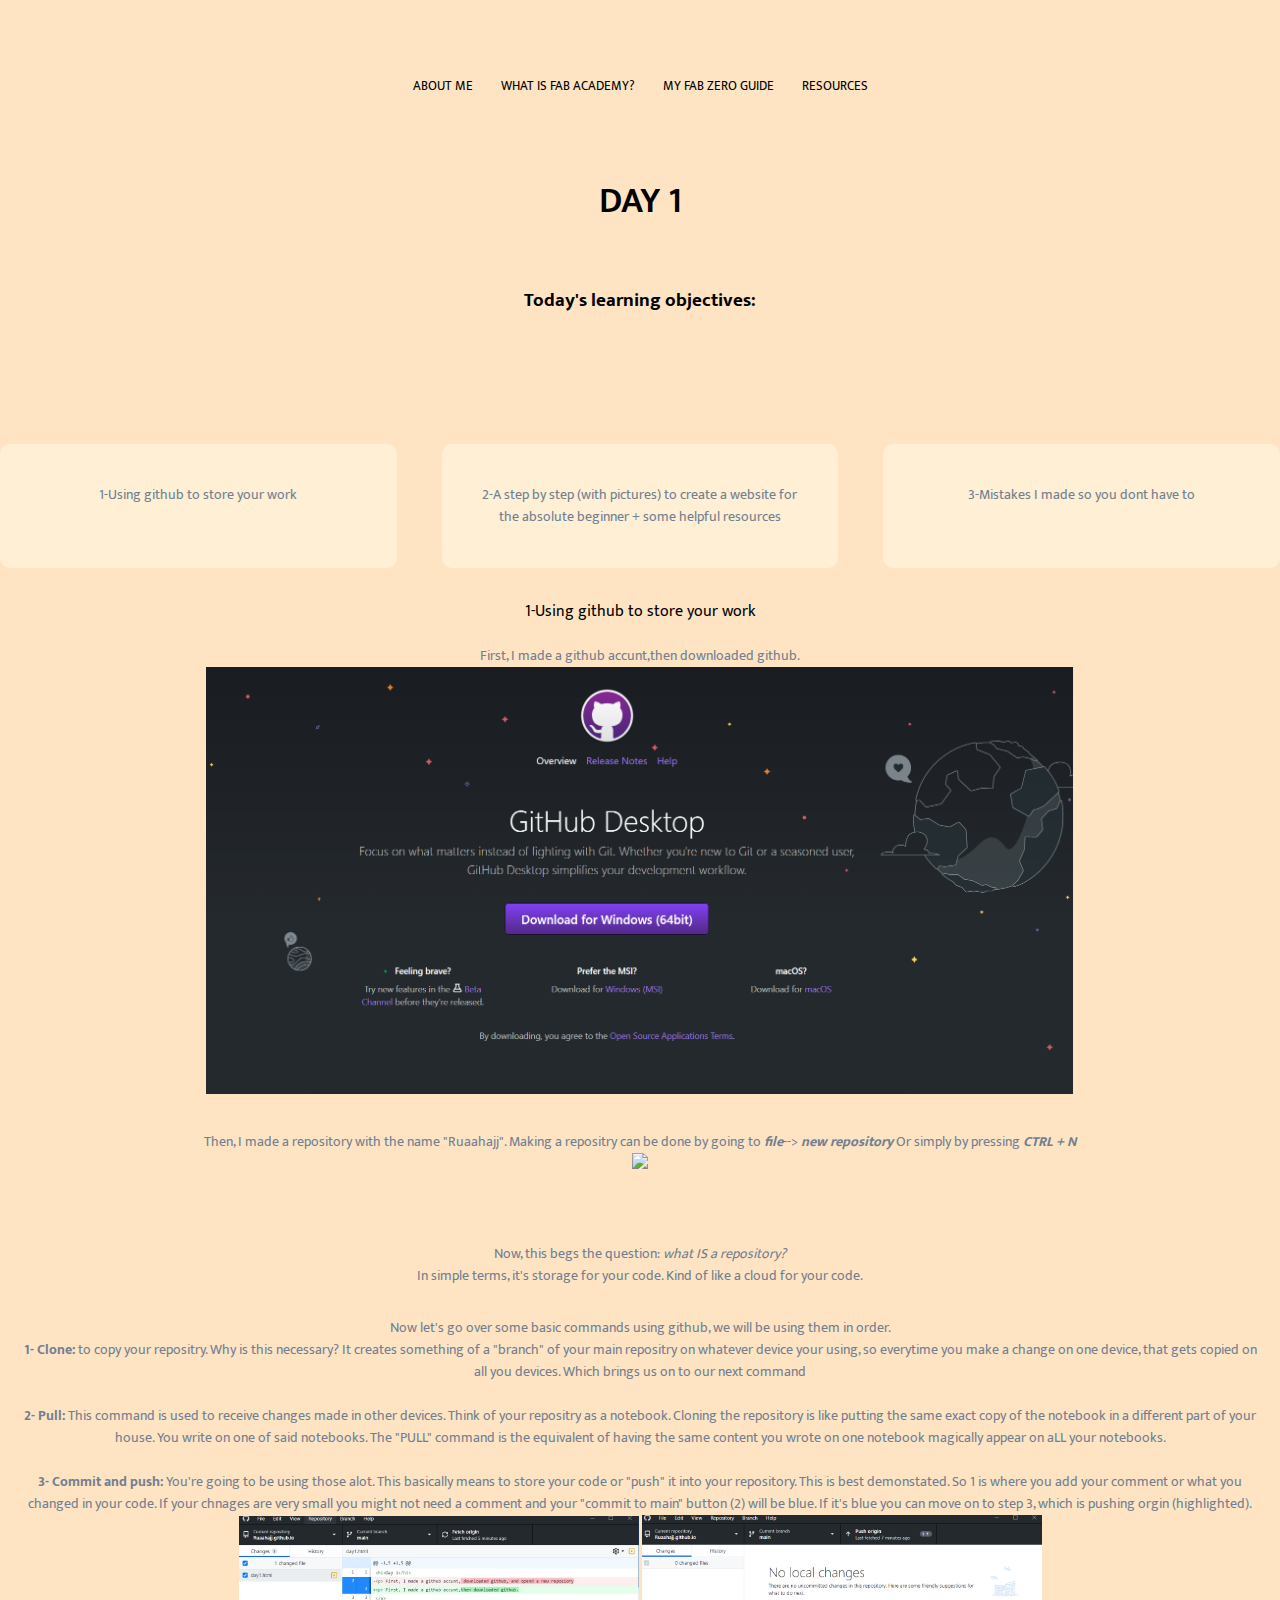
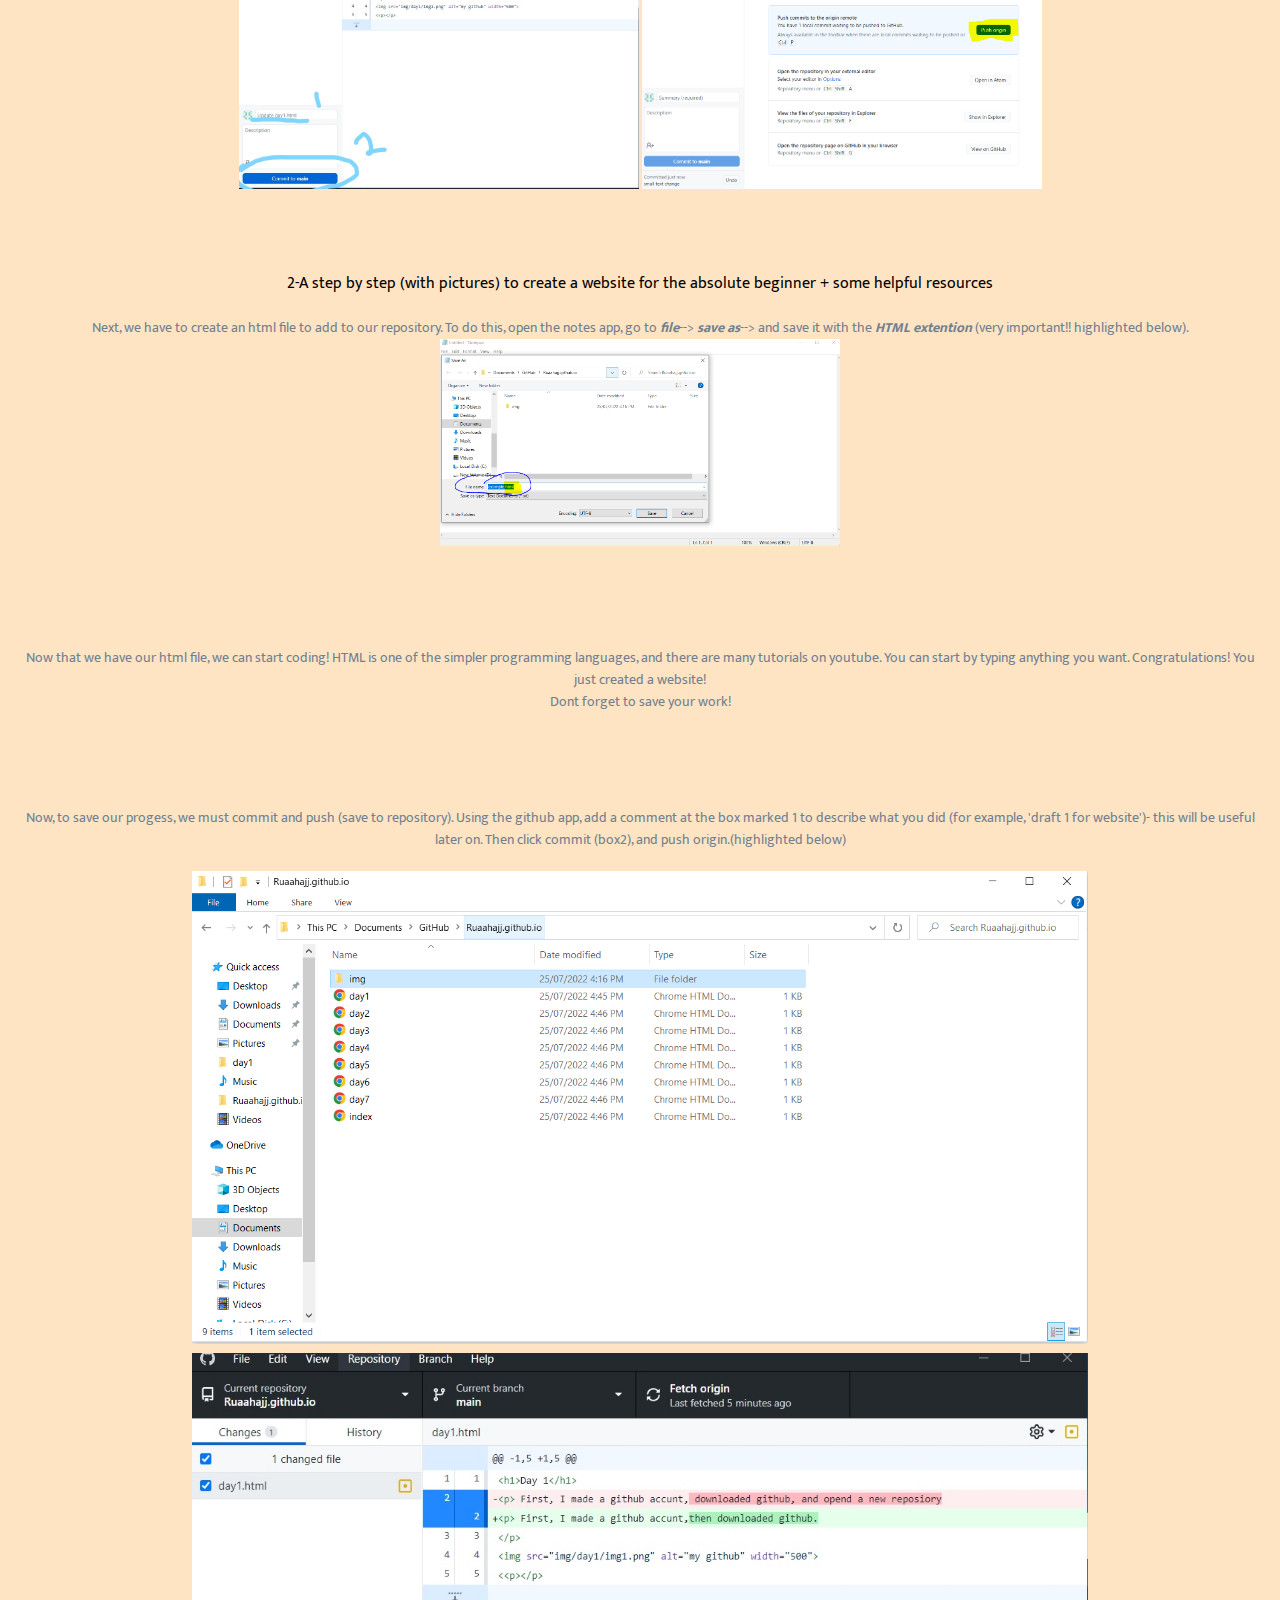
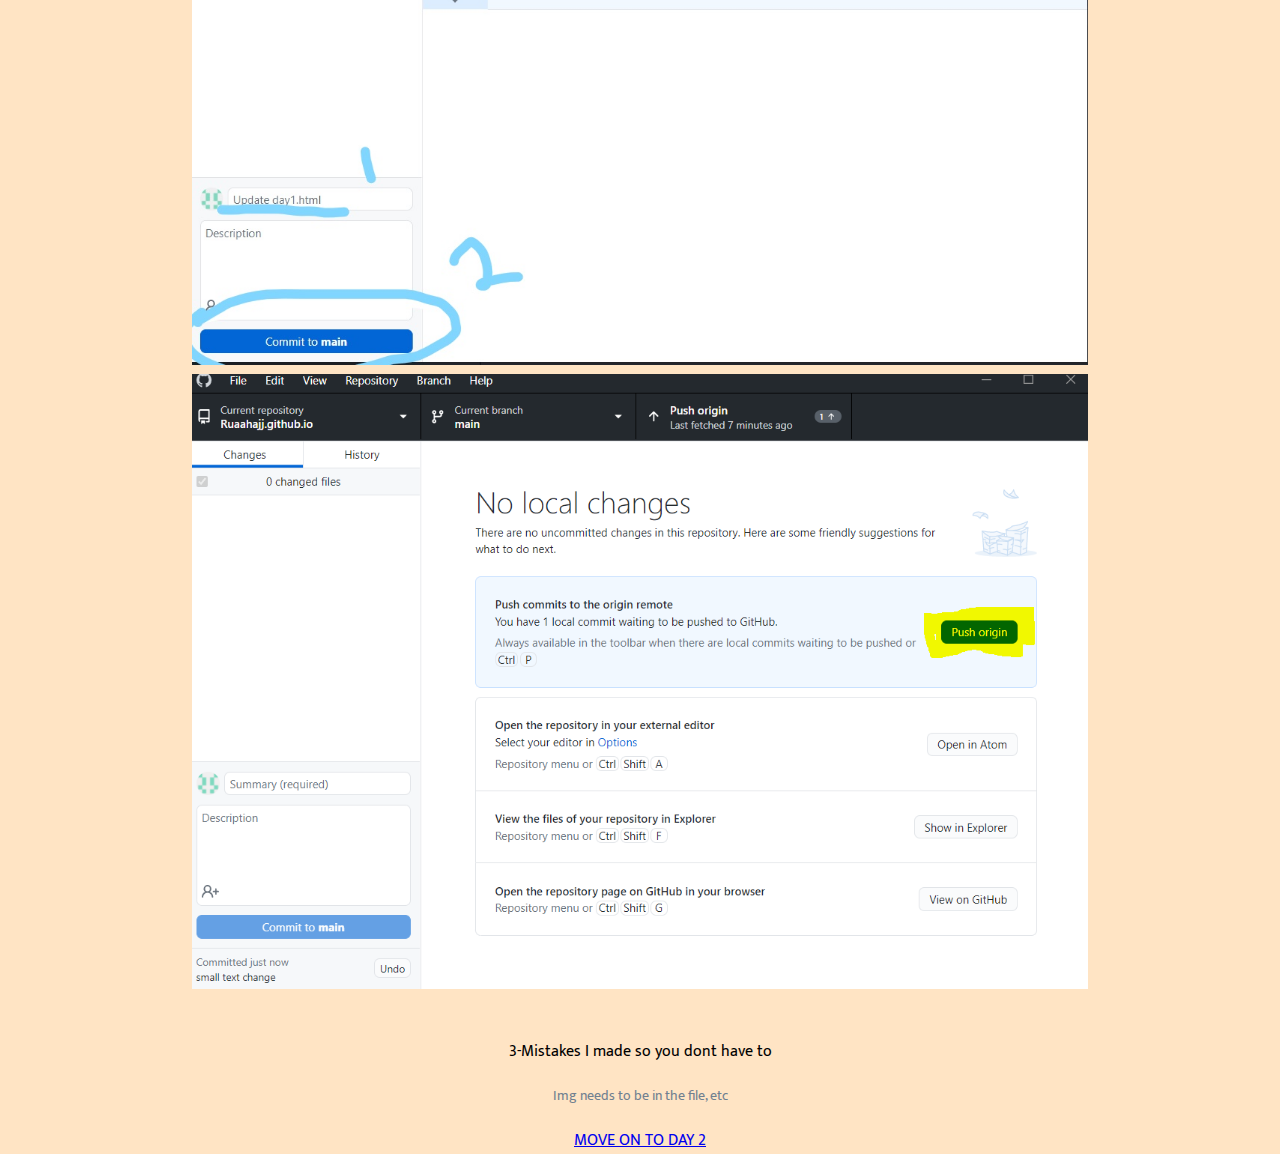
==== day1.html @ c7f55274 "Update day1.html" ====
<!DOCTYPE html>
<html lang="en" dir="ltr">

  <head>

    <meta charset="utf-8" width="device-width, initial-scale=1.0">
    <title> Ruaa's FAB guide</title>
    <link rel="stylesheet" href="style.css">
    <link rel="preconnect" href="https://fonts.googleapis.com">
<link rel="preconnect" href="https://fonts.gstatic.com" crossorigin>
<link href="https://fonts.googleapis.com/css2?family=Mukta:wght@300;400&display=swap" rel="stylesheet">
<link rel="stylesheet" href="path/to/font-awesome/css/font-awesome.min.css">

</head>


<!-----------MENU------->


        <!------------INTRO----------->

<section class="header">


  <body>


    <section class="header">

      <nav>
         <div class="navlinks" id="navlinks2">
             <i class="fa-solid fa-xmark" onclick="hideMenu()"></i>
            <ul>

              <li> <a href="index.html">ABOUT ME</a> </li>
              <li> <a href="index.html">WHAT IS FAB ACADEMY?</a> </li>
              <li> <a href="day1.html">MY FAB ZERO GUIDE</a> </li>
              <li> <a href="">RESOURCES</a> </li>

            </ul>

         </div>
         <i class="fa-solid fa-bars" onclick="showMenu()"></i>
      </nav>


         <!-------------DAY1INTRO----------->

<center><h1>DAY 1</h1></center> <br><br>
    <center> <h3>Today's learning objectives:</h3>

<section class="objectives">

        <div class="objectivet">
             <p>1-Using github to store your work</p>
        </div>

         <div class="objectivet">
            <p>2-A step by step (with pictures) to create a
              website for the absolute beginner + some helpful resources</p>
          </div>

          <div class="objectivet">
            <p>3-Mistakes I made so you dont have to</p>
            </div>

</section>


      <!------------EXPLANATION STARTS---------->


<section>

  1-Using github to store your work

<p>
      First, I made a github accunt,then downloaded github.
        <br>
          <img src="img/day1/img0.PNG" class="center" width="70%">
</p>

<p>
     Then, I made a repository with the name "Ruaahajj".
     Making a repositry can be done by going to <em><strong>file</strong></em>-->
     <em><strong> new repository</strong></em>
Or simply by pressing <em><strong> CTRL + N </strong></em>
  <br>
  <img src="img/day1/img01.PNG" width="70%">
</p>
  <br>

<p>
Now, this begs the question: <em>what IS a repository?</em>
<br>In simple terms, it's storage for your code.
 Kind of like a cloud for your code.
</p>

<p> Now let's go over some basic commands using github,
  we will be using them in order.
<br>

  <strong>1- Clone:</strong> to copy your repositry. Why is this necessary? It creates something
  of a "branch" of your main repositry on whatever device your using, so everytime
you make a change on one device, that gets copied on all you devices.
 Which brings us on to our next command

 <br>
 <br>

  <strong>2- Pull:</strong> This command is used to receive changes made in other devices.
 Think of your repositry as a notebook. Cloning the repository is like putting
the same exact copy of the notebook in a different part of your house.
You write on one of said notebooks. The "PULL" command is the equivalent of having
the same content you wrote on one notebook magically appear on aLL your notebooks.


 <br>
 <br>

 <strong>3- Commit and push:</strong> You're going to be using those alot.
   This basically means to store your code or "push" it into your repository.
    This is best demonstated. So 1 is where you add your comment or what you changed
    in your code. If your chnages are very small you might not need a comment
    and your "commit to main" button (2) will be blue. If it's blue you can
    move on to step 3, which is pushing orgin (highlighted).


 <img src="img/day1/img5.jpg" alt="commit" width="400">
<img src="img/day1/img6.PNG" alt="push orgin" width="400">

  </p>
  
<br>
<br>


<section>

2-A step by step (with pictures) to create a website for the absolute beginner
 + some helpful resources
<p>
Next, we have to create an html file to add to our repository.
To do this, open the notes app, go to  <em><strong>file</strong></em>-->
 <em><strong>save as</strong></em>-->
and save it with the <em><strong> HTML extention</strong></em>
(very important!! highlighted below).
   <br>
  <img src="img/day1/img3.PNG" class="center" width="400">
</p>

<br>
<br>

<p>
Now that we have our html file, we can start coding!
HTML is one of the simpler programming languages,
and there are many tutorials on youtube. You can start by typing anything you want.
Congratulations! You just created a website!
 <br> Dont forget to save your work!

</p>

 <br>
 <br>

<p>
Now, to save our progess, we must commit and push (save to repository).
Using the github app, add a comment at the box marked 1
to describe what you did (for example, 'draft 1 for website')- this will be useful later on.
Then click commit (box2), and push origin.(highlighted below)
<br>

</section>



<img src="img/day1/img4.PNG" class="center" width="70%">
<img src="img/day1/img5.jpg" class="center" width="70%">
<img src="img/day1/img6.PNG" class="center" width="70%">
</p>


<section>
3-Mistakes I made so you dont have to
<p>Img needs to be in the file, etc</p>

</section>

<!-----------------EXPLANATION ENDS-------->

<a href="day2.html">MOVE ON TO DAY 2</a>


</body>
---- style.css ----
*{
  margin: 0;
  padding: 0;
  font-family: 'Mukta', sans-serif;
}
.header{
  min-height: 100vh;
  width: 100%;
  background-color: Bisque;
  background-position:center;
  background-size: cover;
}

nav{
   display: flex;
   padding: 5% 9%;
   justify-content: space-around;
   align-items: center;
}

.navlinks{
 flex: 1;
 text-align: center;
}

.navlinks ul li{
  list-style: none;
  display: inline-block;
  padding: 8px 12px;
  position: relative;
}

.navlinks ul li a{
color: black;
text-decoration: none;
font-size: 13px
}

.navlinks ul li::after{
  content: ''
  width: 0%;
  height: 2px;
  background: slategrey;
  display: block;
  margin: auto;
}

.navlinks ul li:hover::after{
  width: 100%;
}

.text-box{
  width: 90%
  color: black;
  position: absolute;
  top: 50%;
  left: 50%;
  transform: translate(-50%,-50%);
  text-align: center;
}

.text-box h1{
  font-size: 50px;
}

.text-box p{
  margin: 10px 0 40px;
  font-size: 14px;
  color: slategray;
}

nav .faI {
  display: none;
}



@media(max-width:700px) {
  .text-box h1{
    font-size: 20px;
  }
  .navlinks ul li{
    display: block;
  }
  .navlinks{
    position: absolute;
    background: slategray;
    height: 100vh;
    width: 200px;
    top: 0;
    right: -200px;
    text-align: right;
    z-index: 2;
    transition: 1s;
  }
  nav .fa{
    display: block;
    color: black;
    font-size: 22px;
    cursor: pointer;
  }
  .navlinks ul{
    padding: 30px;

  }
}

                      /*---------Section TWO -----*/

.abtme{
  width: 80%;
  margin: auto;
  text-align: left;
  padding-top: 100px;
}
h1{
  font-size: 36px;
  font-weight: 600;
}

p{
  color: slategray;
  font-size: 14px;
  font-weight: 300px;
  line-height: 22px;
  padding: 10px;
}
.info{
  margin-top: 5%
  display: flex;
  justify-content: space-between;
}

.whatfab{
  flex-basis: 31%;
  background: #FFEFD5;
  border-radius: 10px;
  margin-bottom: 5%;
  padding: 28px;
  box-sizing: border-box;

}

  /*------------MAIN MENU FOR DAYS---------*/





                      /*------------INTRO (OBJECTIVES)---------*/

.objectives{
  margin-top: 5%;
  display: flex;
  justify-content: space-between;
}



.objectivet{
  flex-basis: 31%;
  background: #FFEFD5;
  border-radius: 10px;
  margin-top: 5%;
  padding: 20px 12px;
  box-sizing: border-box;
margin-bottom: 30px;
position: relative;
overflow: hidden;
}

p{
  text-align: center;
  font-weight: 400px;
  margin: 10px;

}


                   /*------------DAY1---------*/













                   /*------------Day2---------*/

.day2sec1 p{
text-align: left;
margin: 10p;
}

.day2sec1 img{
  align-items: right;
  height: 300px;
}
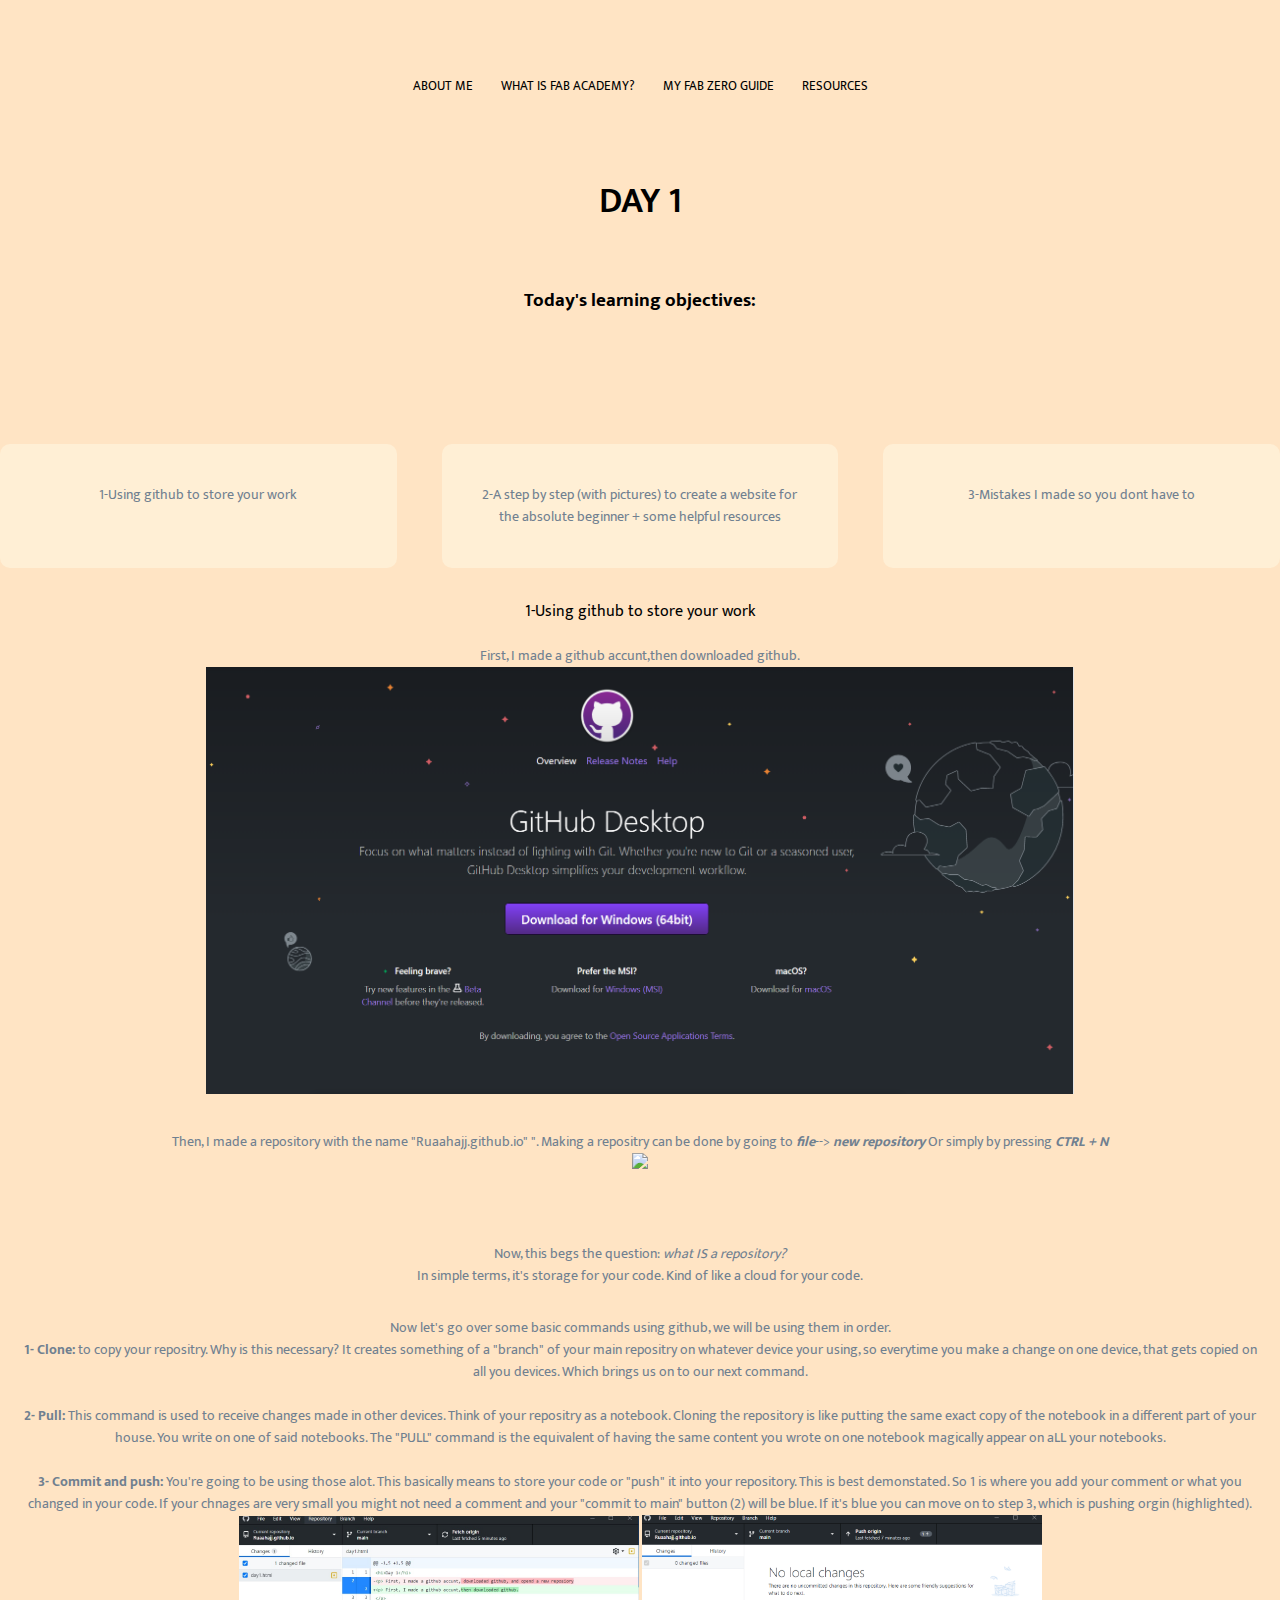
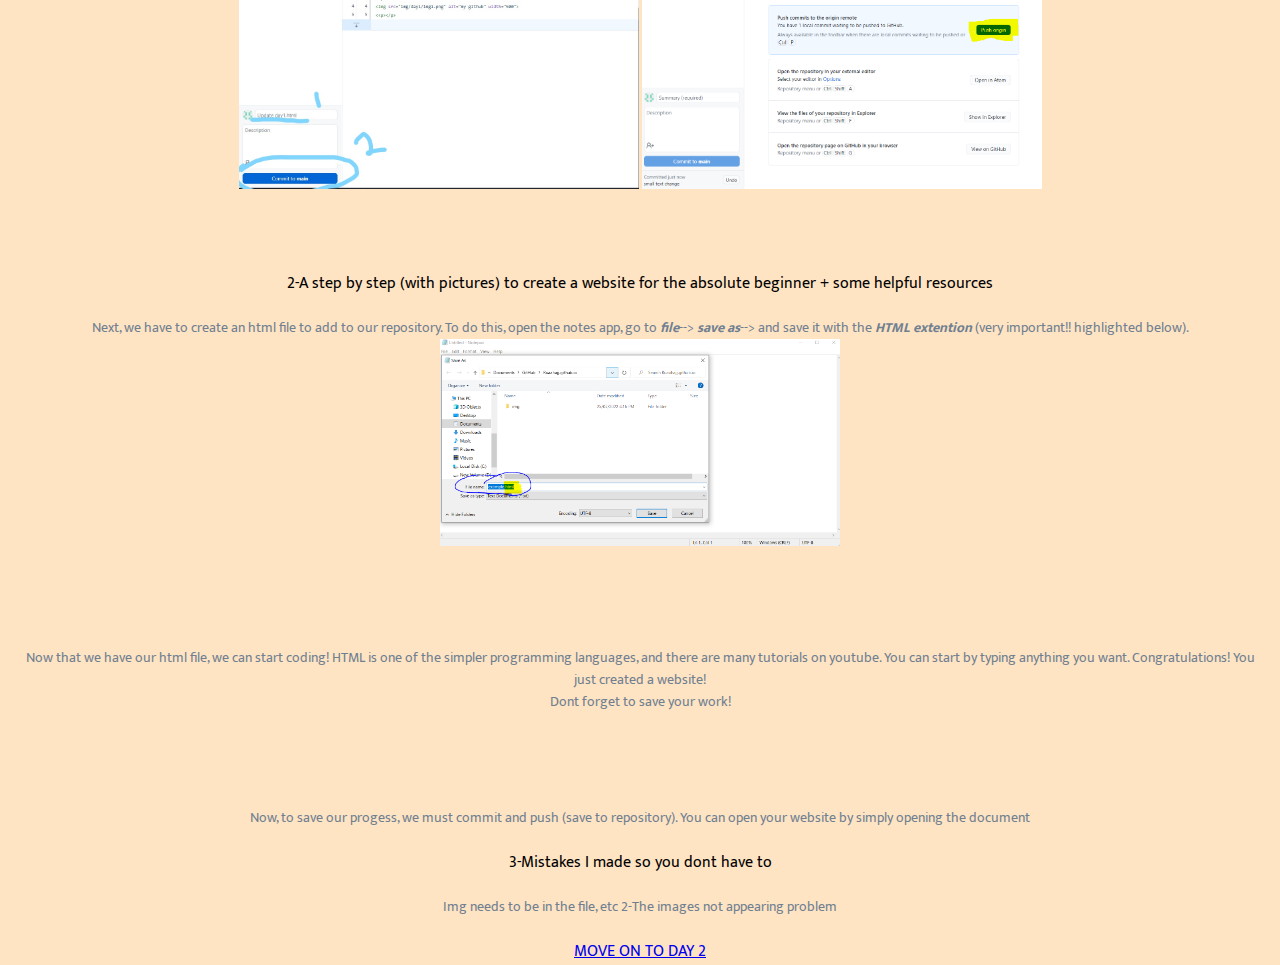
==== commit 7f1f541b: "Update day1.html" ====
--- a/day1.html
+++ b/day1.html
@@ -81,7 +81,8 @@
 </p>
 
 <p>
-     Then, I made a repository with the name "Ruaahajj".
+     Then, I made a repository with the name "Ruaahajj.github.io"
+     <link rel="import" href="">".
      Making a repositry can be done by going to <em><strong>file</strong></em>-->
      <em><strong> new repository</strong></em>
 Or simply by pressing <em><strong> CTRL + N </strong></em>
@@ -103,7 +104,7 @@
   <strong>1- Clone:</strong> to copy your repositry. Why is this necessary? It creates something
   of a "branch" of your main repositry on whatever device your using, so everytime
 you make a change on one device, that gets copied on all you devices.
- Which brings us on to our next command
+ Which brings us on to our next command.
 
  <br>
  <br>
@@ -130,7 +131,7 @@
 <img src="img/day1/img6.PNG" alt="push orgin" width="400">
 
   </p>
-  
+
 <br>
 <br>
 
@@ -166,24 +167,16 @@
 
 <p>
 Now, to save our progess, we must commit and push (save to repository).
-Using the github app, add a comment at the box marked 1
-to describe what you did (for example, 'draft 1 for website')- this will be useful later on.
-Then click commit (box2), and push origin.(highlighted below)
-<br>
-
+You can open your website by simply opening the document 
 </section>
 
 
 
-<img src="img/day1/img4.PNG" class="center" width="70%">
-<img src="img/day1/img5.jpg" class="center" width="70%">
-<img src="img/day1/img6.PNG" class="center" width="70%">
-</p>
-
 
 <section>
 3-Mistakes I made so you dont have to
-<p>Img needs to be in the file, etc</p>
+<p>Img needs to be in the file, etc
+2-The images not appearing problem</p>
 
 </section>
 
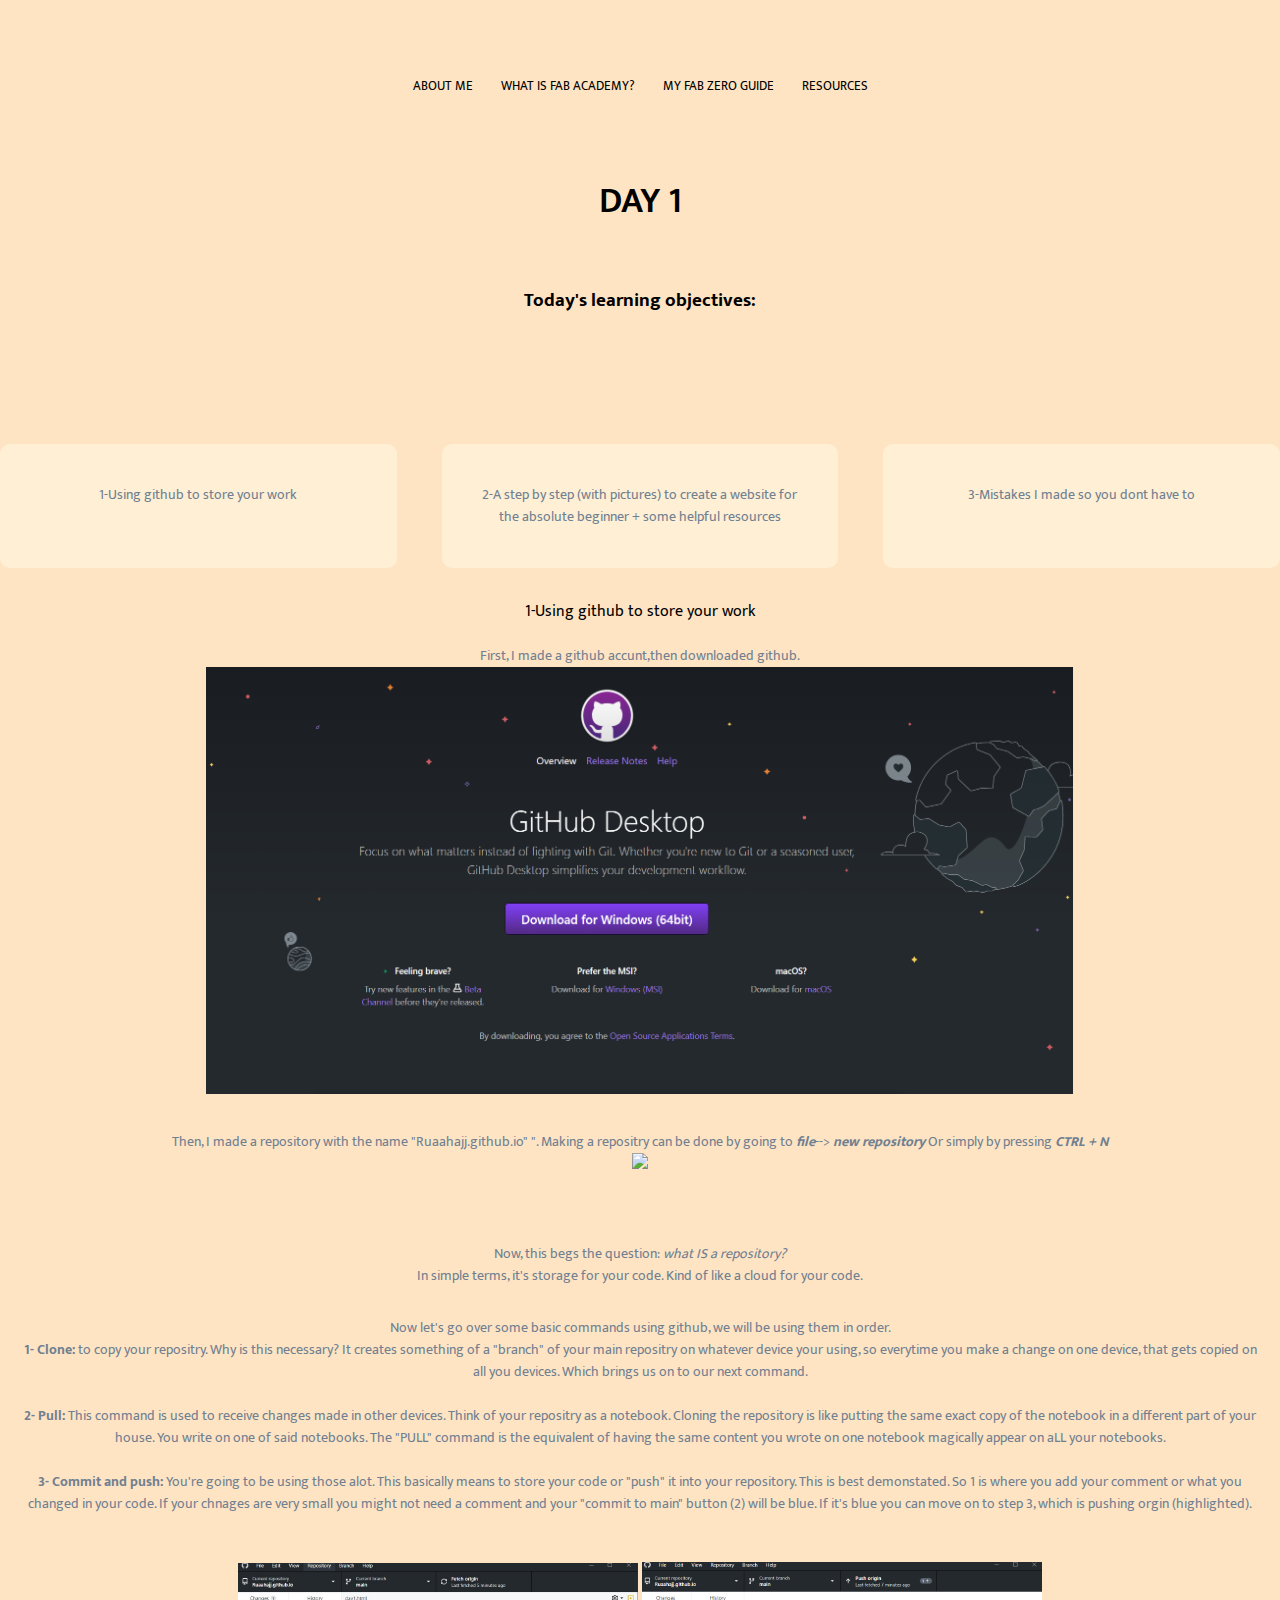
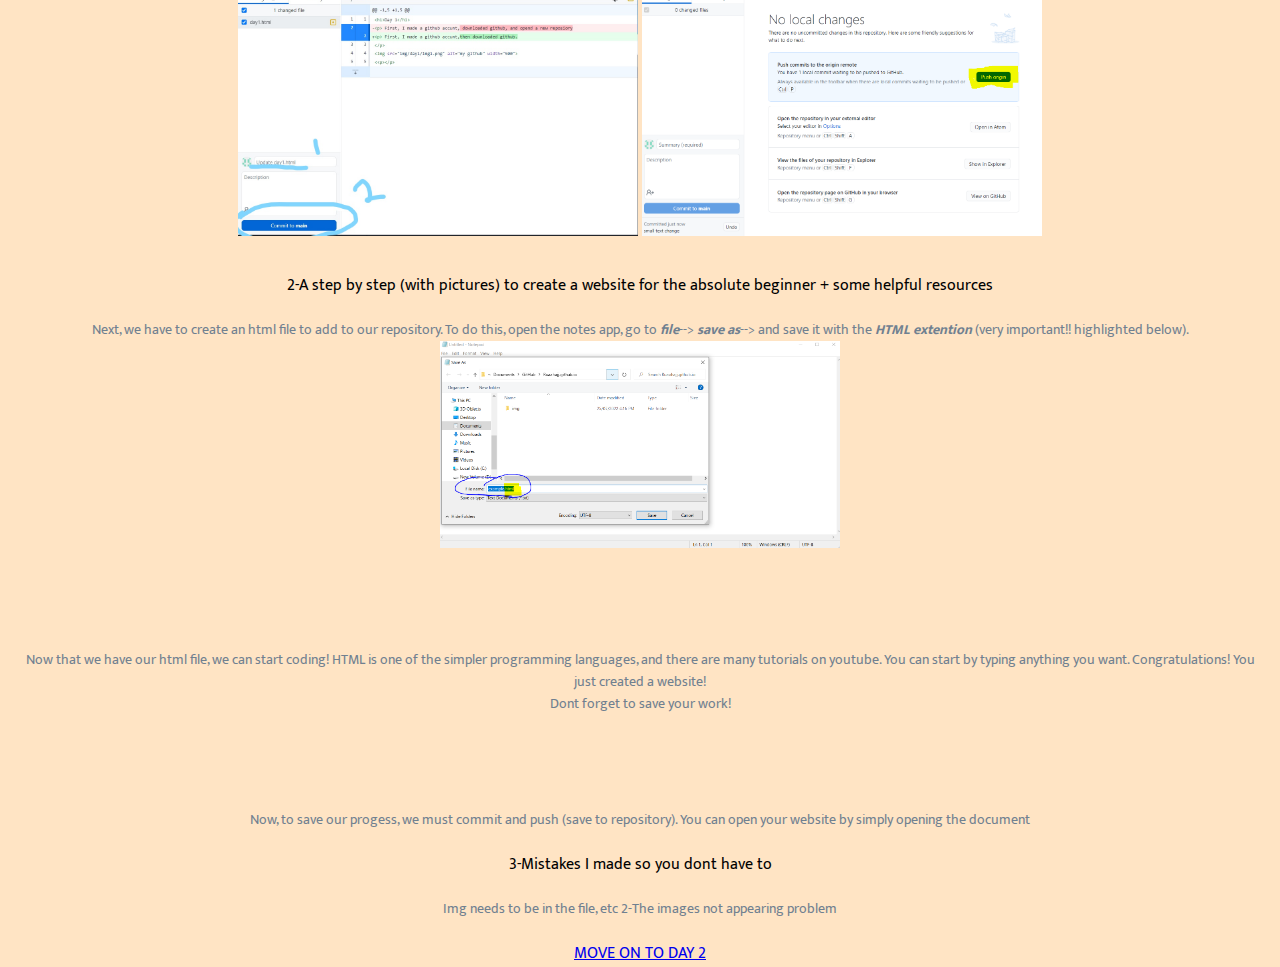
==== commit 26db7d81: "Update day1.html" ====
--- a/day1.html
+++ b/day1.html
@@ -126,11 +126,12 @@
     and your "commit to main" button (2) will be blue. If it's blue you can
     move on to step 3, which is pushing orgin (highlighted).
 
+  </p>
+<br>
 
  <img src="img/day1/img5.jpg" alt="commit" width="400">
 <img src="img/day1/img6.PNG" alt="push orgin" width="400">
 
-  </p>
 
 <br>
 <br>
@@ -167,7 +168,7 @@
 
 <p>
 Now, to save our progess, we must commit and push (save to repository).
-You can open your website by simply opening the document 
+You can open your website by simply opening the document
 </section>
 
 
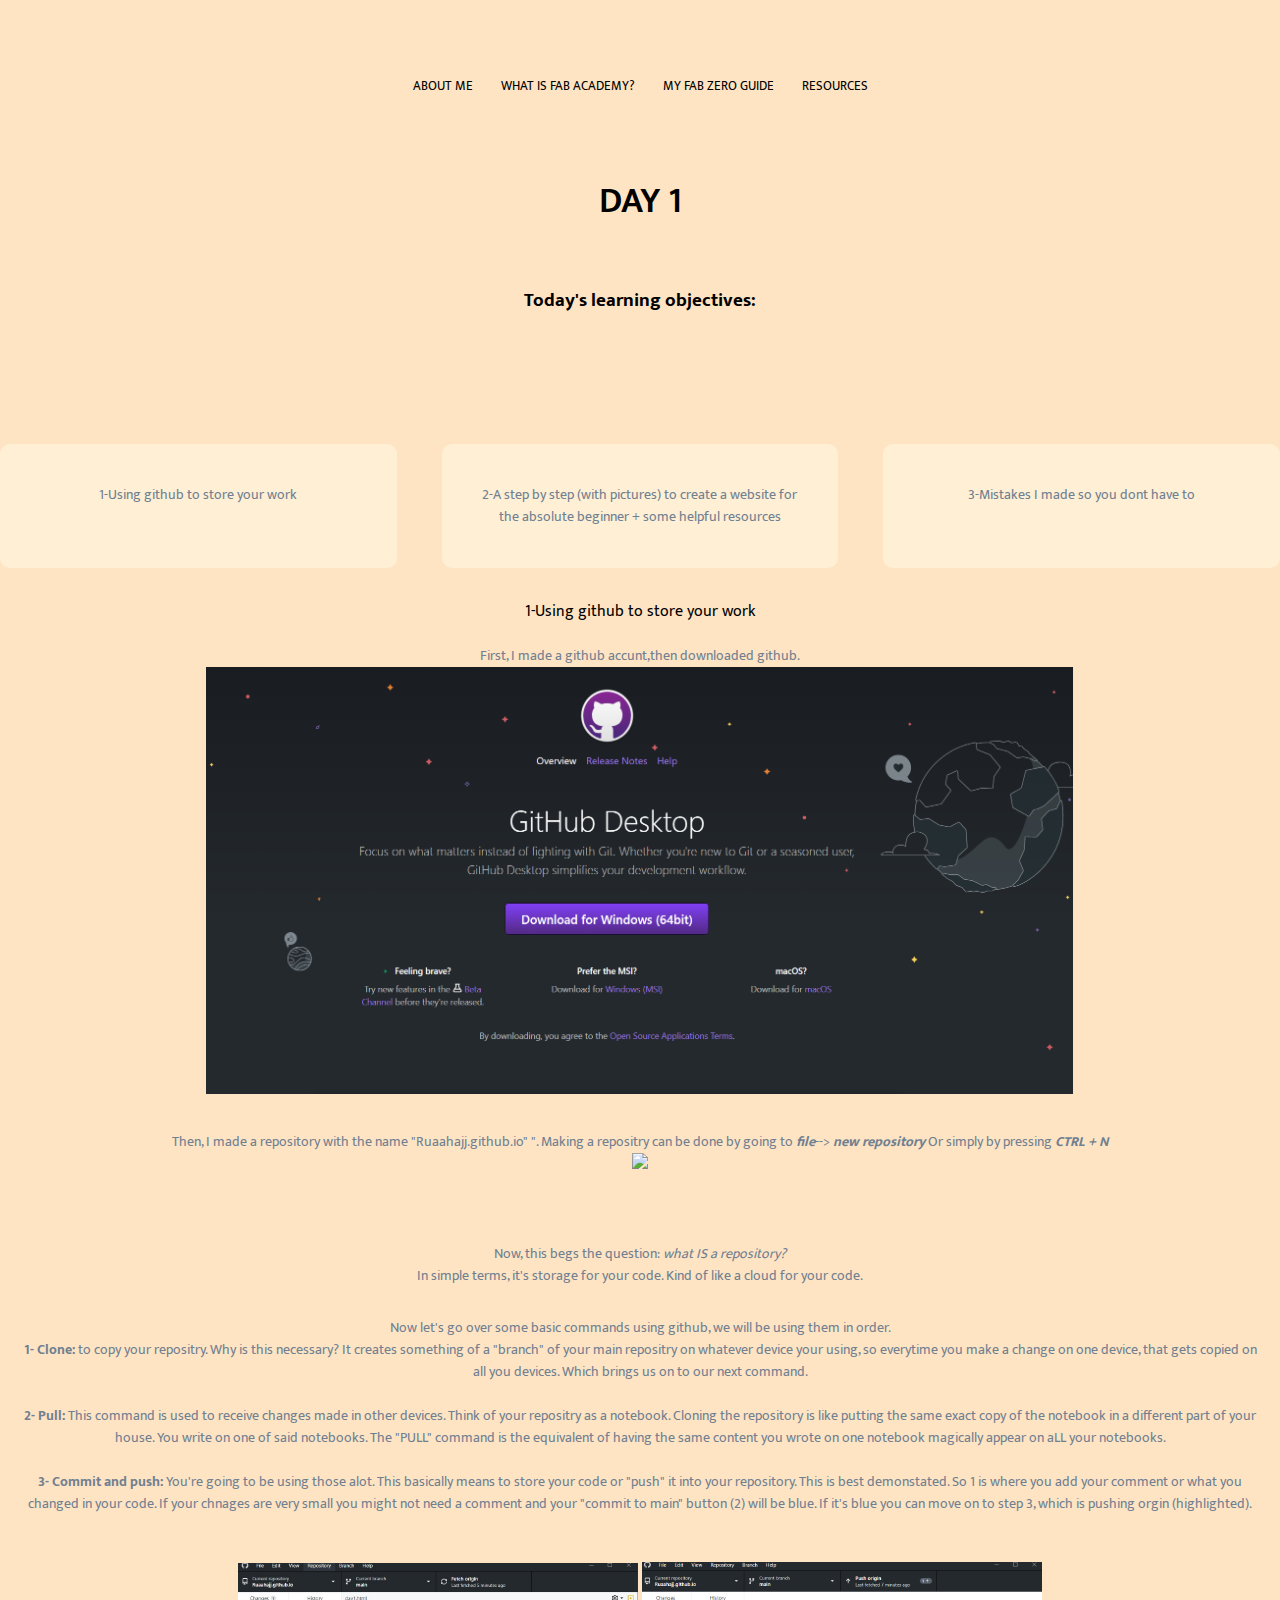
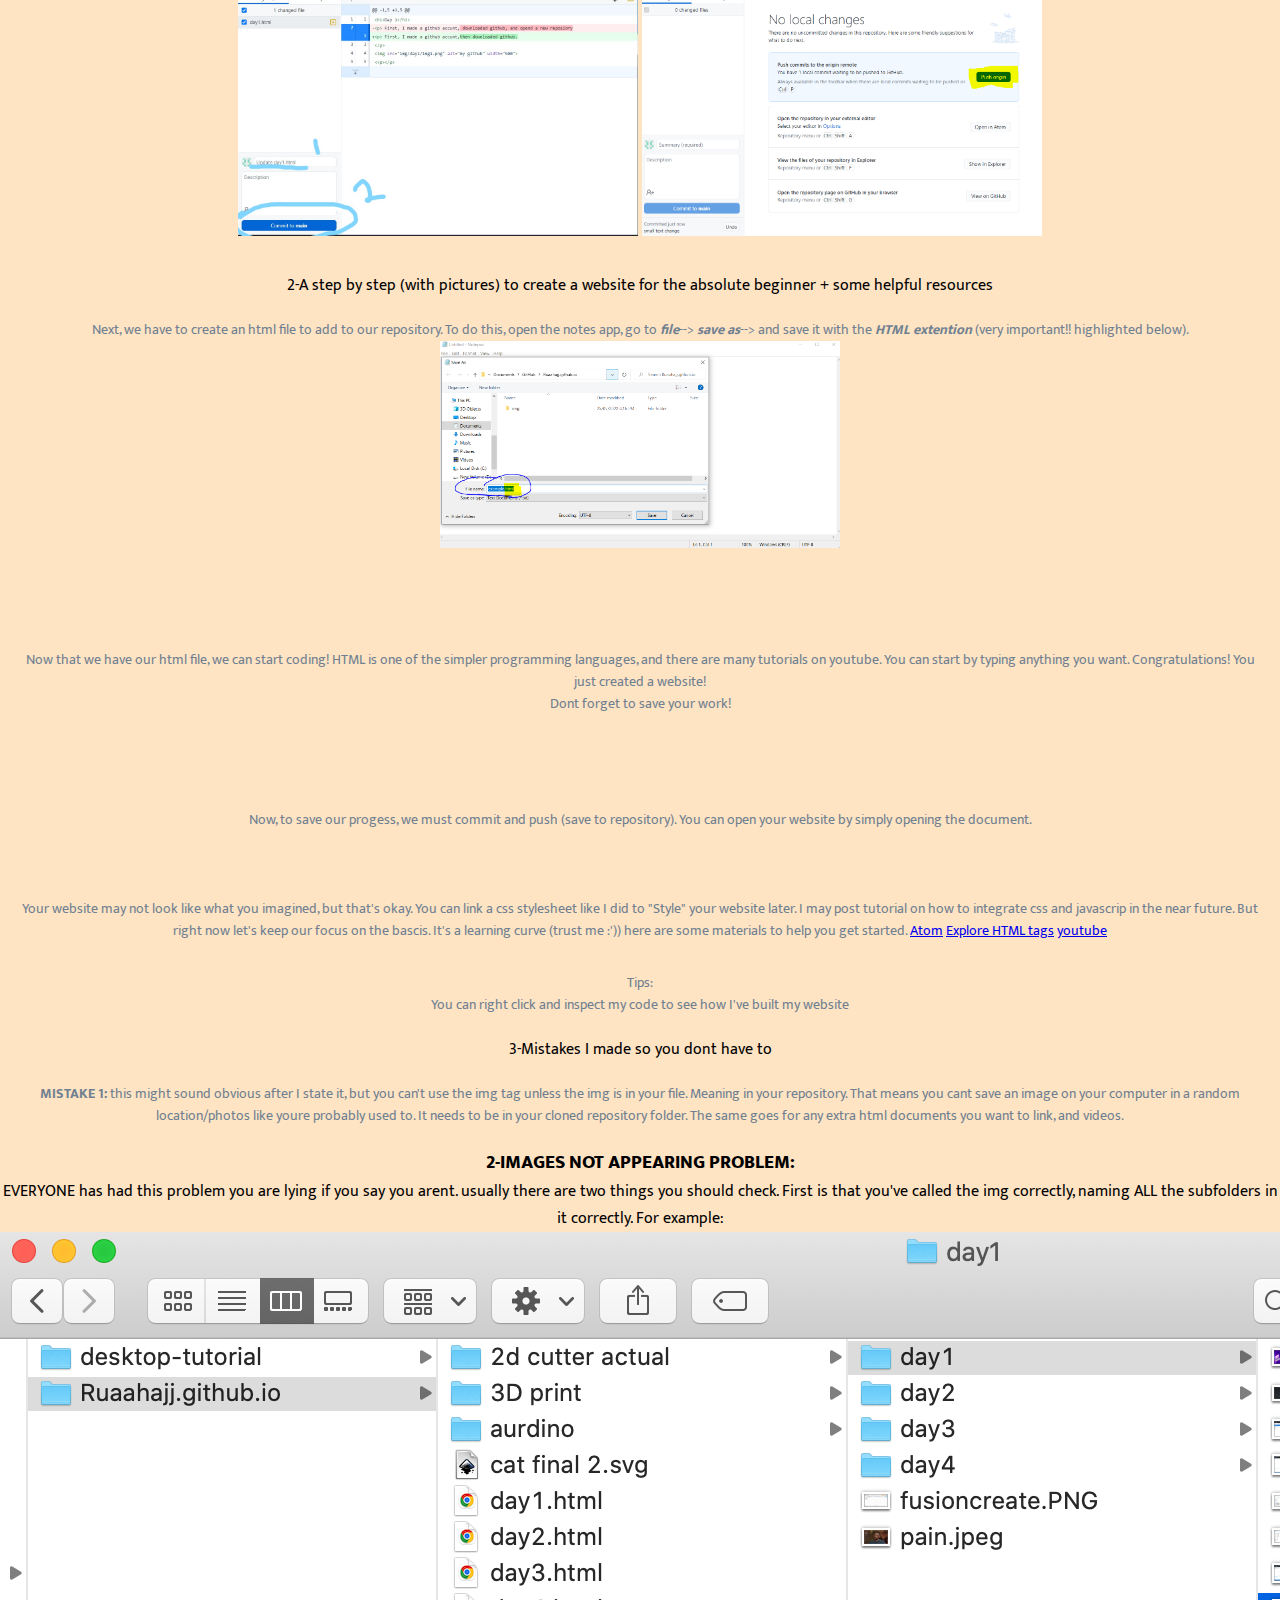
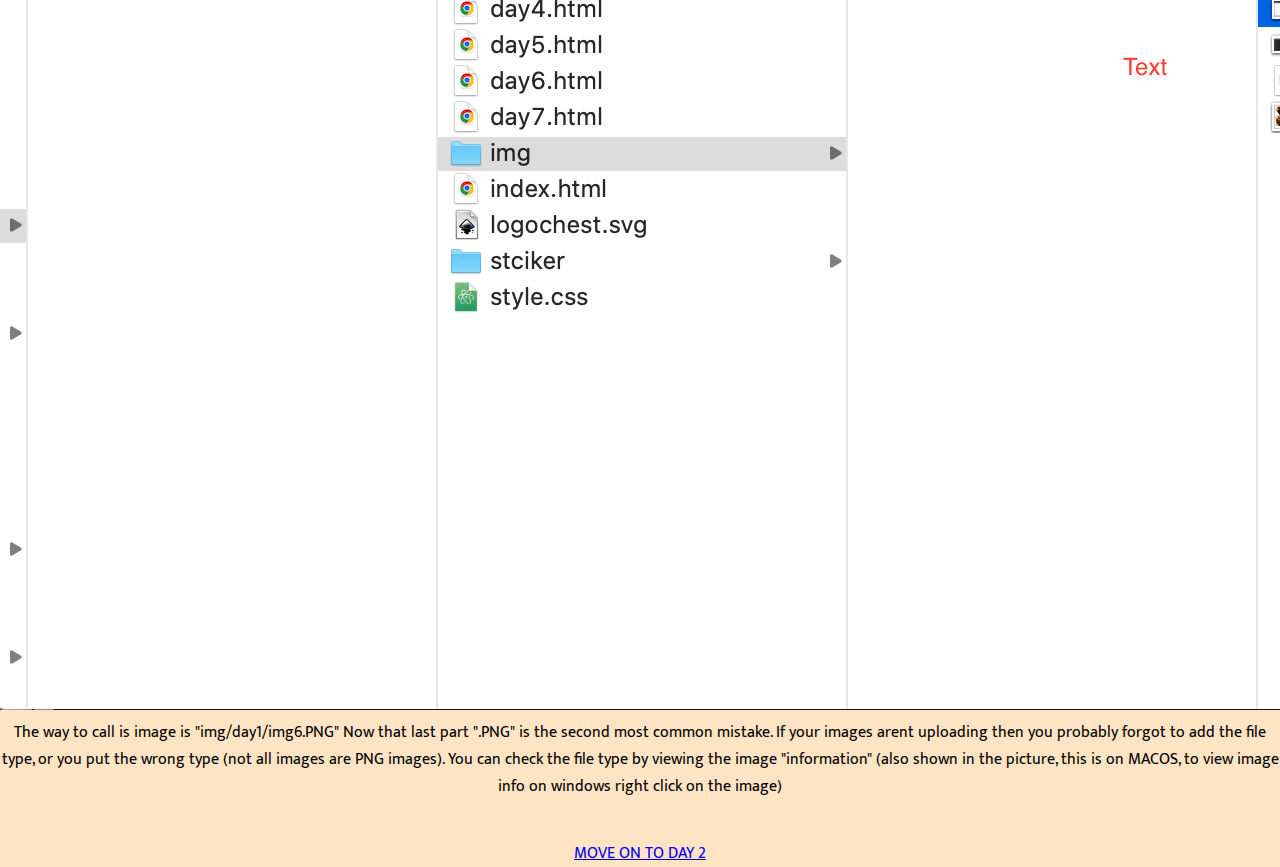
==== commit ecb1cfc4: "DAY1" ====
--- a/day1.html
+++ b/day1.html
@@ -168,16 +168,63 @@
 
 <p>
 Now, to save our progess, we must commit and push (save to repository).
-You can open your website by simply opening the document
+You can open your website by simply opening the document.
 </section>
 
-
-
+<br>
+
+<p>
+
+Your website may not look like what you imagined, but that's okay.
+ You can link a css stylesheet like I did to "Style" your website later.
+ I may post tutorial on how to integrate css and javascrip in the near future.
+ But right now let's keep our focus on the bascis.
+It's a learning curve (trust me :')) here are some materials to help you get started.
+
+<a href="https://atom.io/">Atom</a>
+<a href="https://www.w3schools.com/html/">Explore HTML tags</a>
+<a href="https://www.youtube.com/">youtube</a>
+
+</p>
+
+
+<p>Tips: <br>
+  You can right click and inspect my code to see how I've built my website
+
+
+</p>
 
 <section>
 3-Mistakes I made so you dont have to
-<p>Img needs to be in the file, etc
-2-The images not appearing problem</p>
+<p>
+
+  <strong>MISTAKE 1:</strong> this might sound obvious after I state it,
+  but you can't use the img tag unless the img is in your file. Meaning in
+  your repository. That means you cant save an image on your computer
+  in a random location/photos like youre probably used to. It needs to be in
+  your cloned repository folder. The same goes for any extra html documents
+  you want to link, and videos.
+
+  <br>
+
+<strong><h3>2-IMAGES NOT APPEARING PROBLEM:</h3> </strong> EVERYONE has had this problem
+you are lying if you say you arent. usually there are two things you should check.
+First is that you've called the img correctly, naming ALL the subfolders in it correctly.
+For example:
+
+<img src="img/day1/img8.png" alt="">
+
+<br>
+
+The way to call is image is "img/day1/img6.PNG" Now that last part ".PNG"
+is the second most common mistake. If your images arent uploading
+then you probably forgot to add the file type, or you put the wrong
+type (not all images are PNG images). You can check the file type by
+  viewing the image "information" (also shown in the picture, this is on MACOS,
+  to view image info on windows right click on the image)
+
+
+</p>
 
 </section>
 
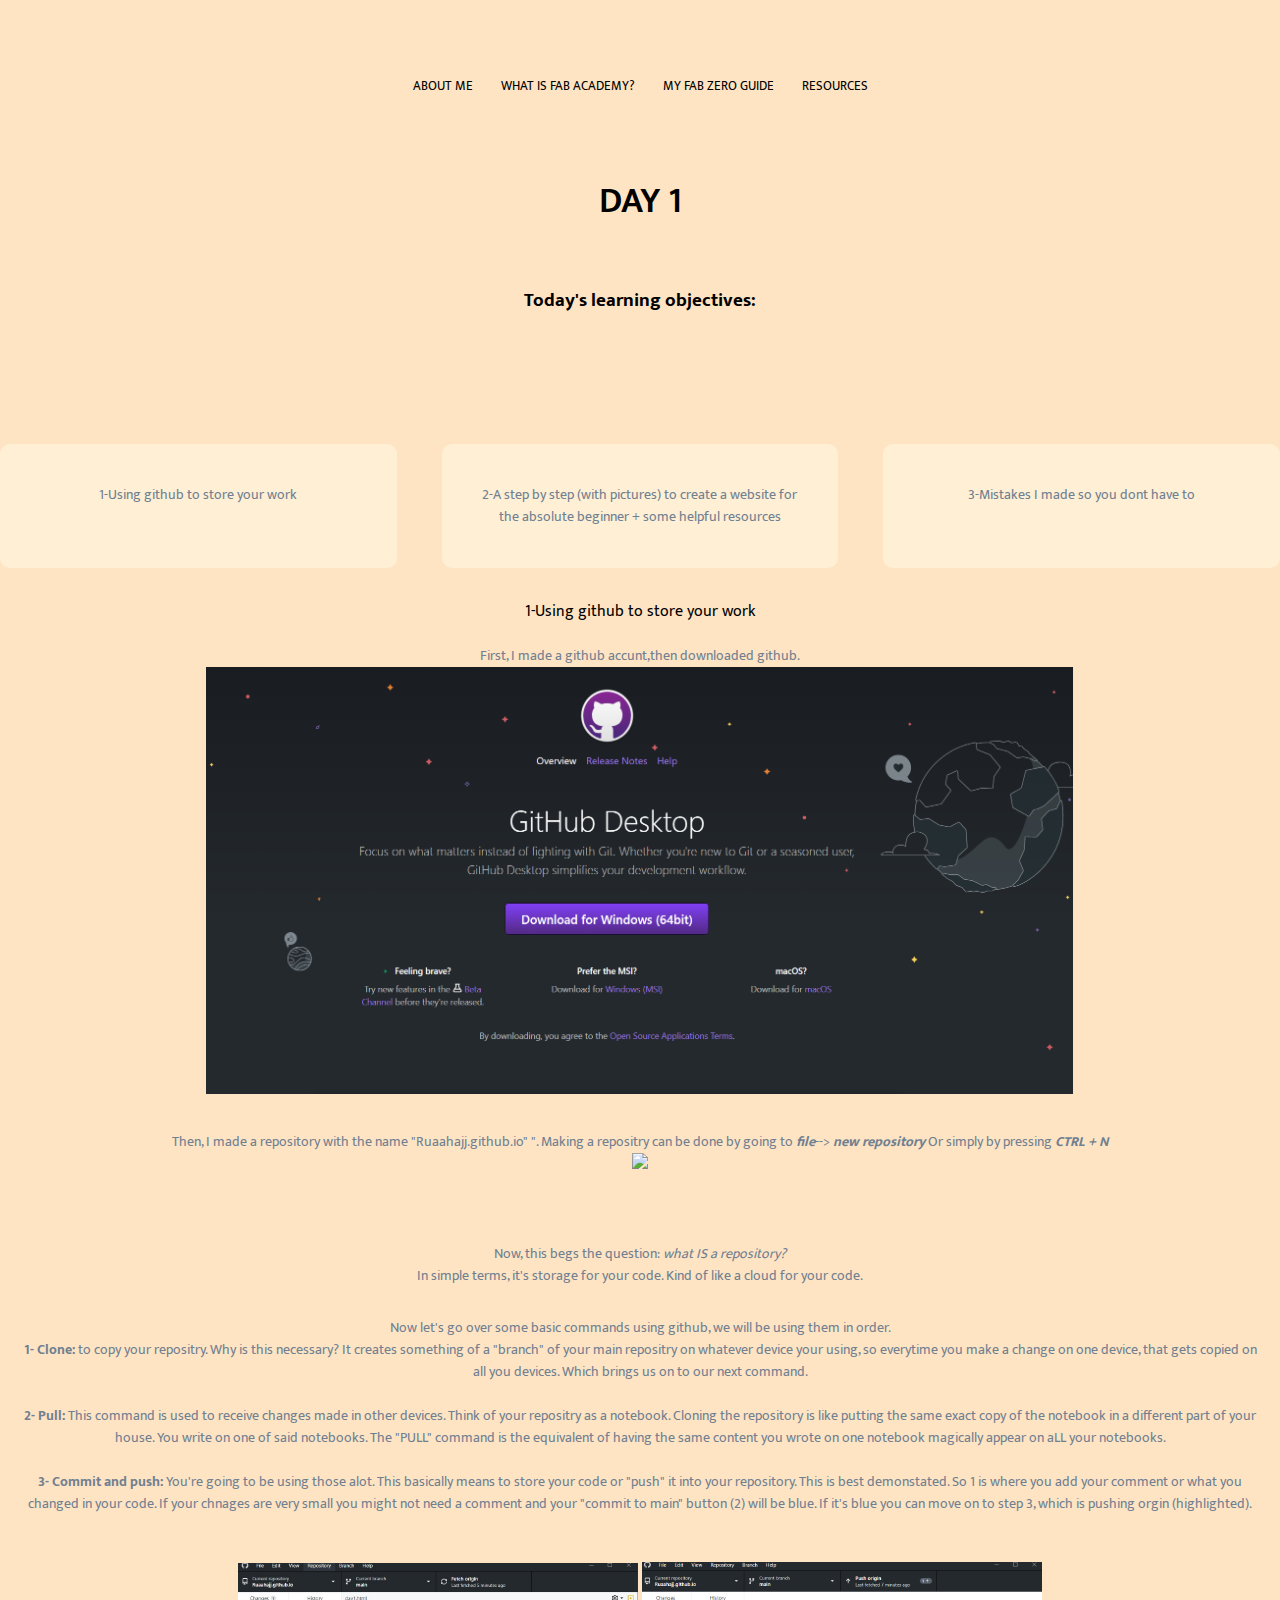
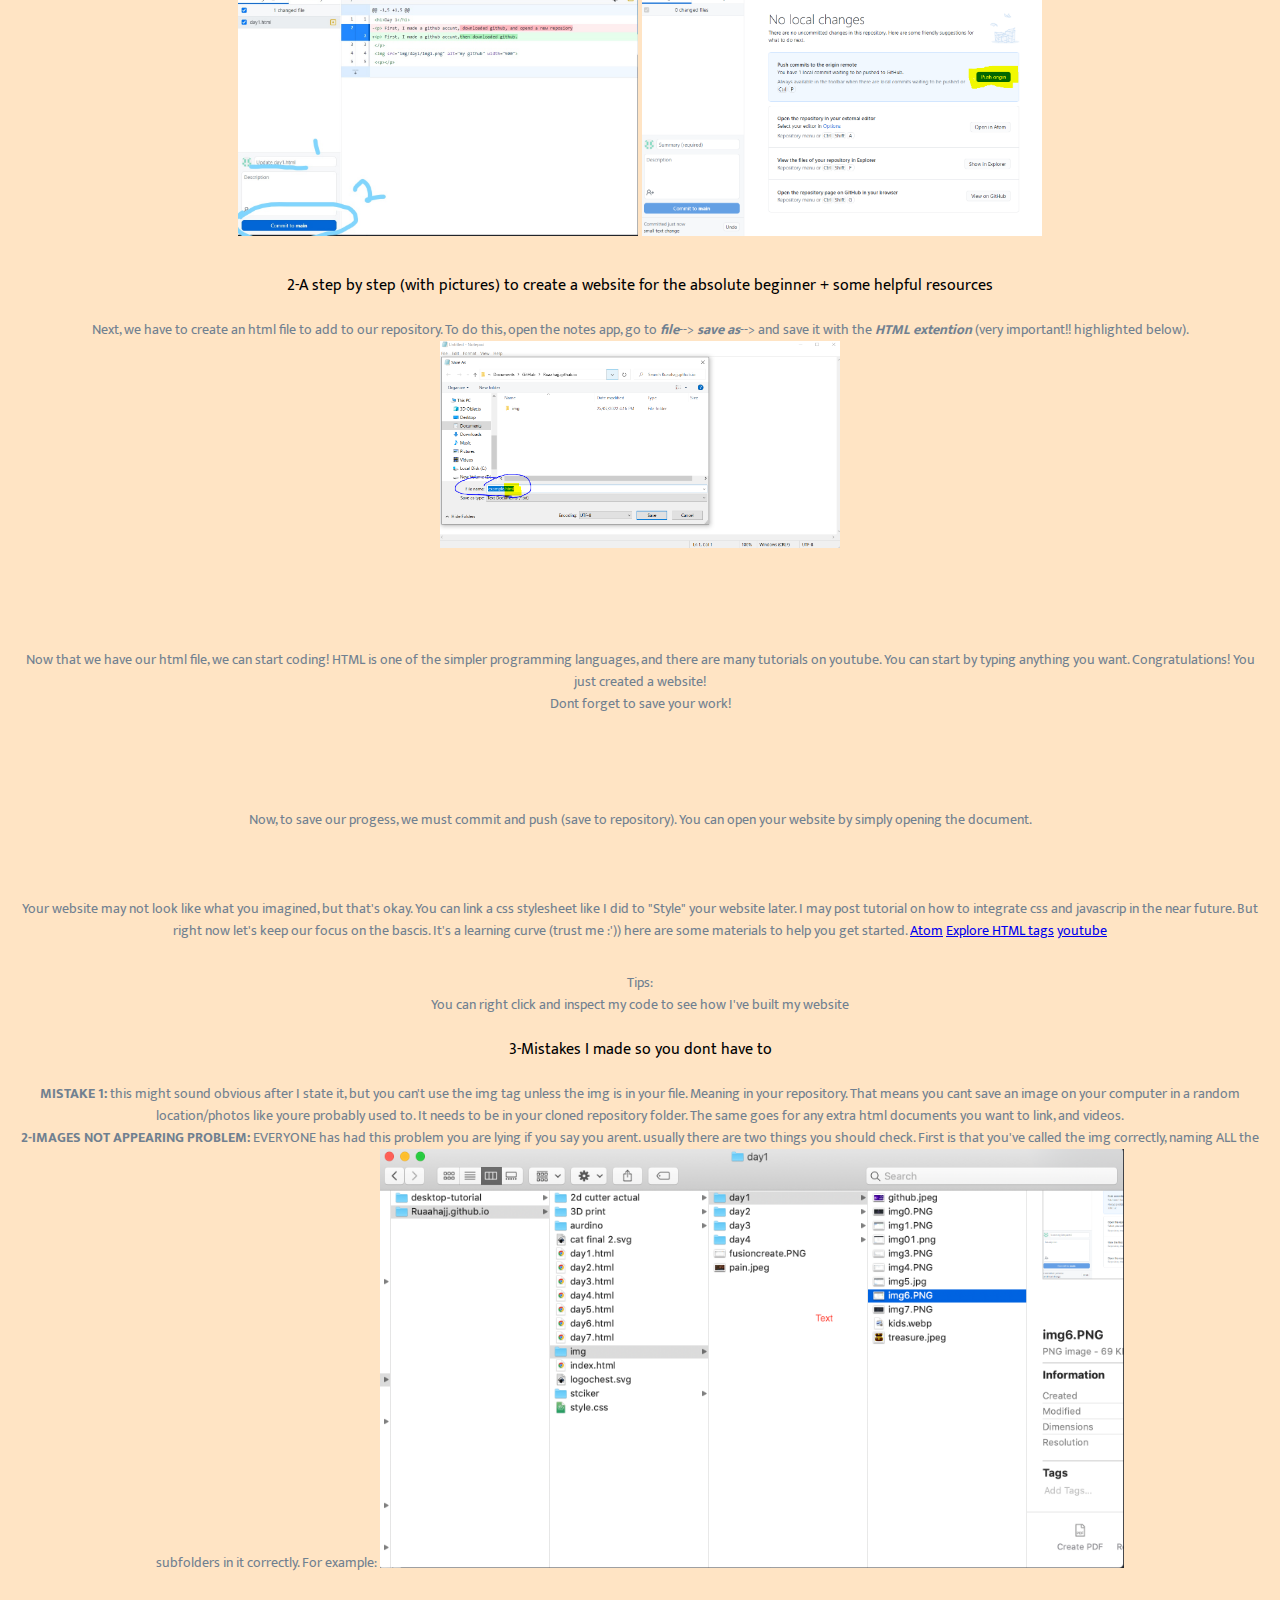
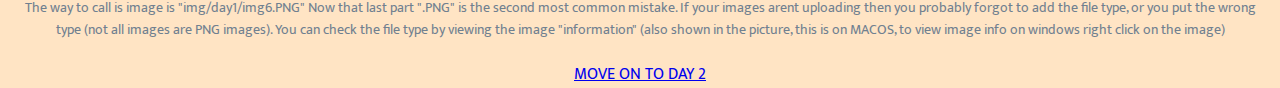
==== commit 4c860647: "Update day1.html" ====
--- a/day1.html
+++ b/day1.html
@@ -207,13 +207,14 @@
 
   <br>
 
-<strong><h3>2-IMAGES NOT APPEARING PROBLEM:</h3> </strong> EVERYONE has had this problem
+<strong>2-IMAGES NOT APPEARING PROBLEM:</strong> EVERYONE has had this problem
 you are lying if you say you arent. usually there are two things you should check.
 First is that you've called the img correctly, naming ALL the subfolders in it correctly.
 For example:
 
-<img src="img/day1/img8.png" alt="">
-
+<img src="img/day1/img8.png" width="60%">
+
+<br>
 <br>
 
 The way to call is image is "img/day1/img6.PNG" Now that last part ".PNG"
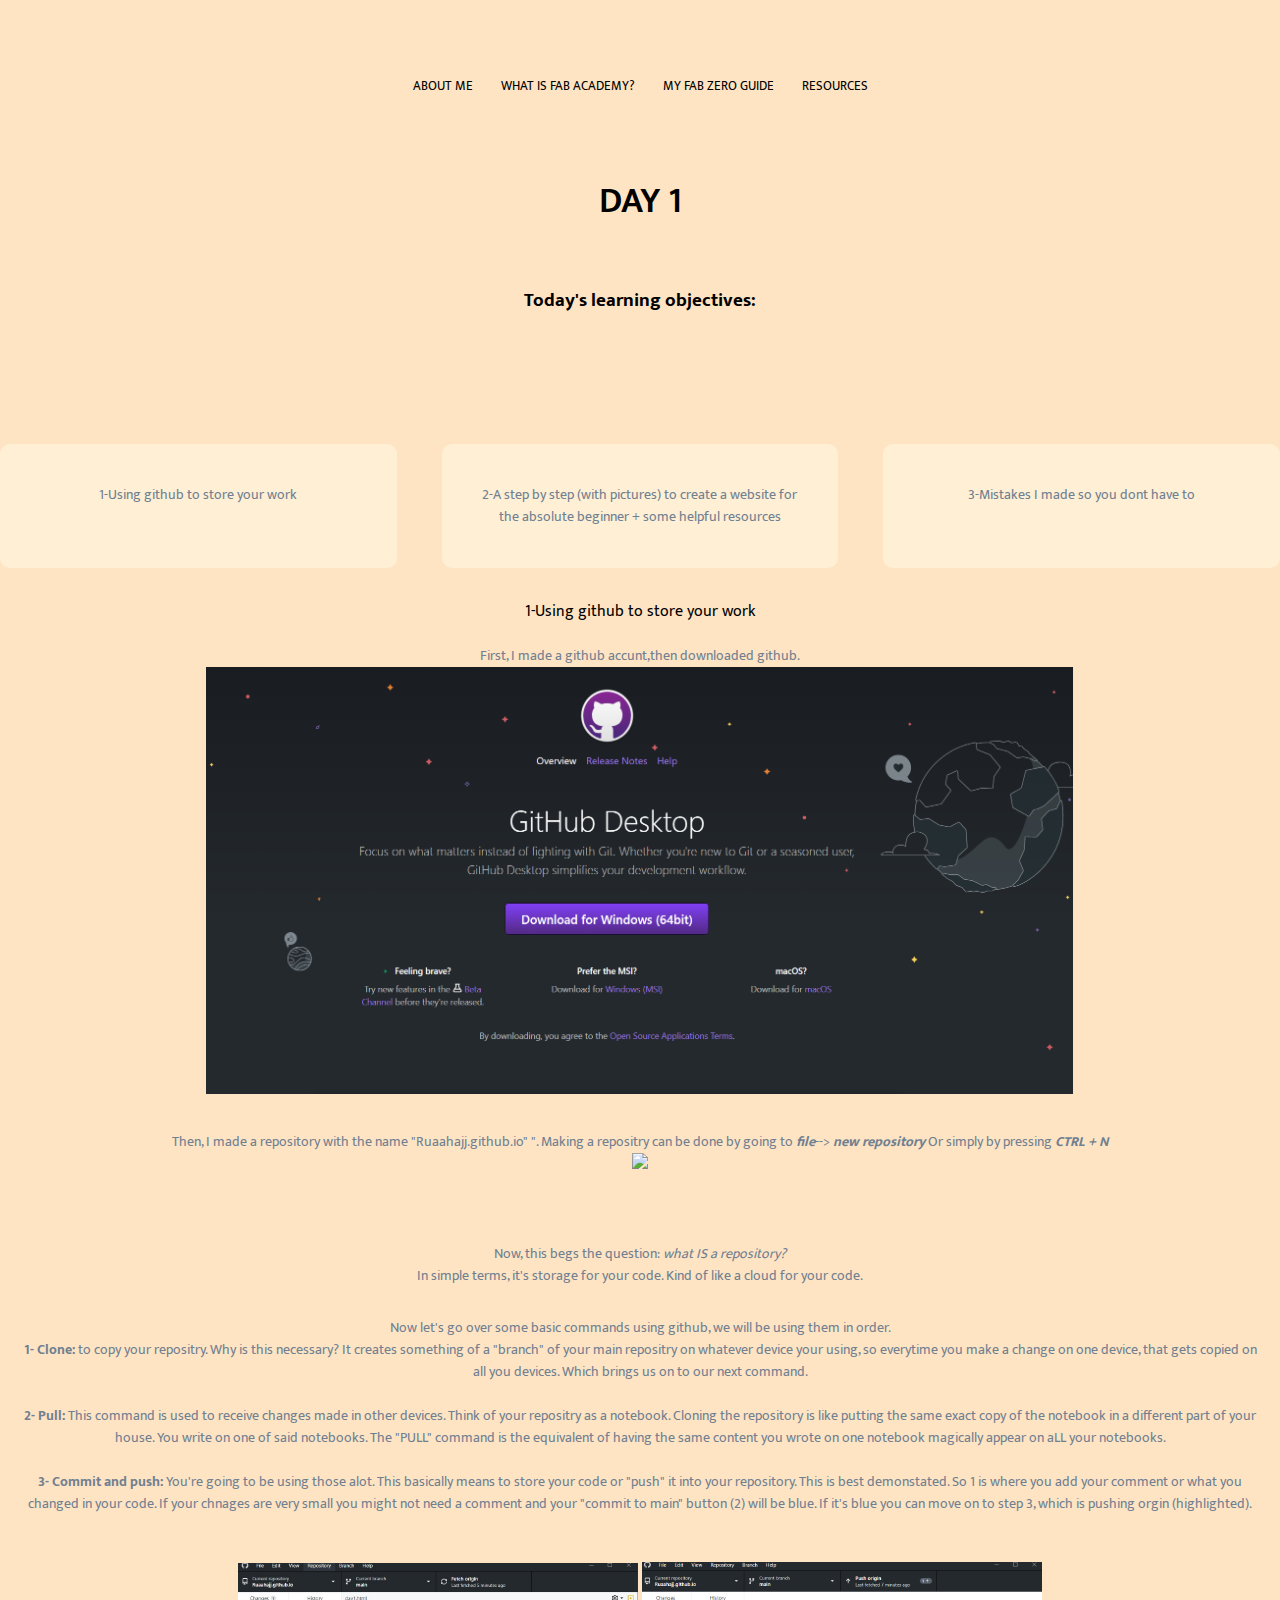
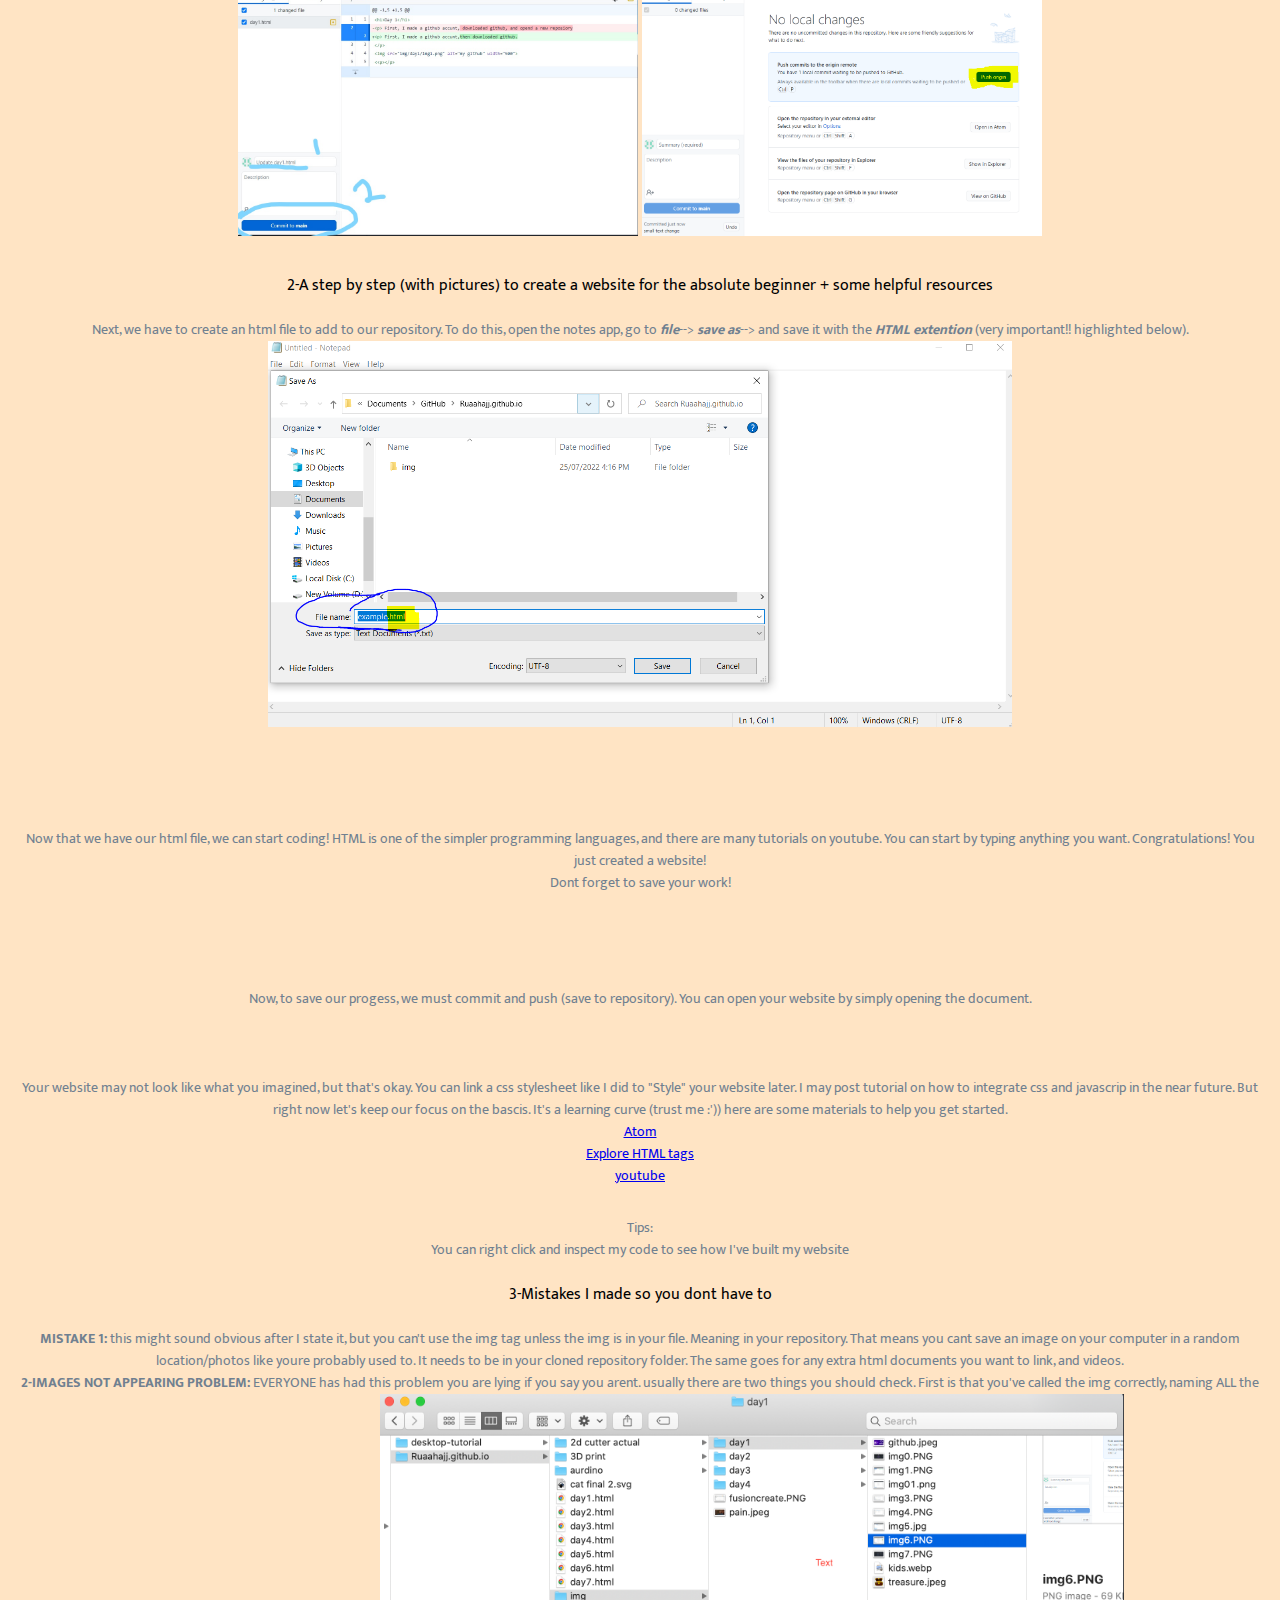
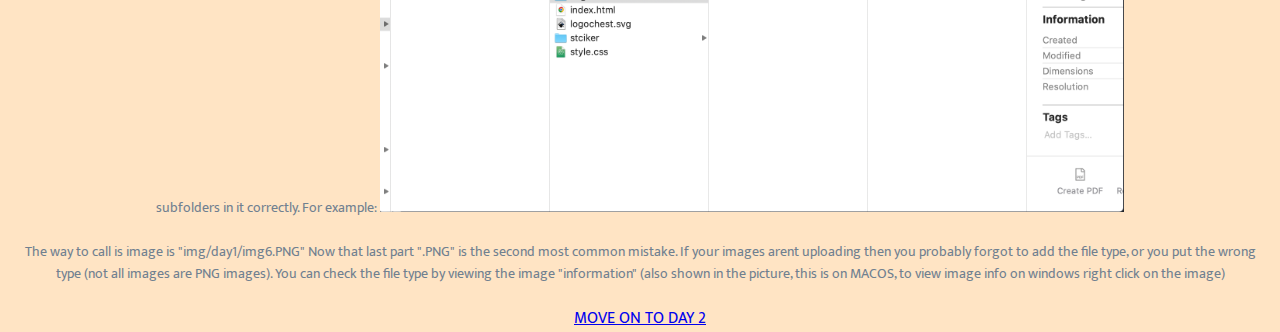
==== commit fd06c42f: "Update day1.html" ====
--- a/day1.html
+++ b/day1.html
@@ -148,7 +148,7 @@
 and save it with the <em><strong> HTML extention</strong></em>
 (very important!! highlighted below).
    <br>
-  <img src="img/day1/img3.PNG" class="center" width="400">
+  <img src="img/day1/img3.PNG" class="center" width="60%">
 </p>
 
 <br>
@@ -180,9 +180,11 @@
  I may post tutorial on how to integrate css and javascrip in the near future.
  But right now let's keep our focus on the bascis.
 It's a learning curve (trust me :')) here are some materials to help you get started.
-
+<br>
 <a href="https://atom.io/">Atom</a>
+<br>
 <a href="https://www.w3schools.com/html/">Explore HTML tags</a>
+<br>
 <a href="https://www.youtube.com/">youtube</a>
 
 </p>
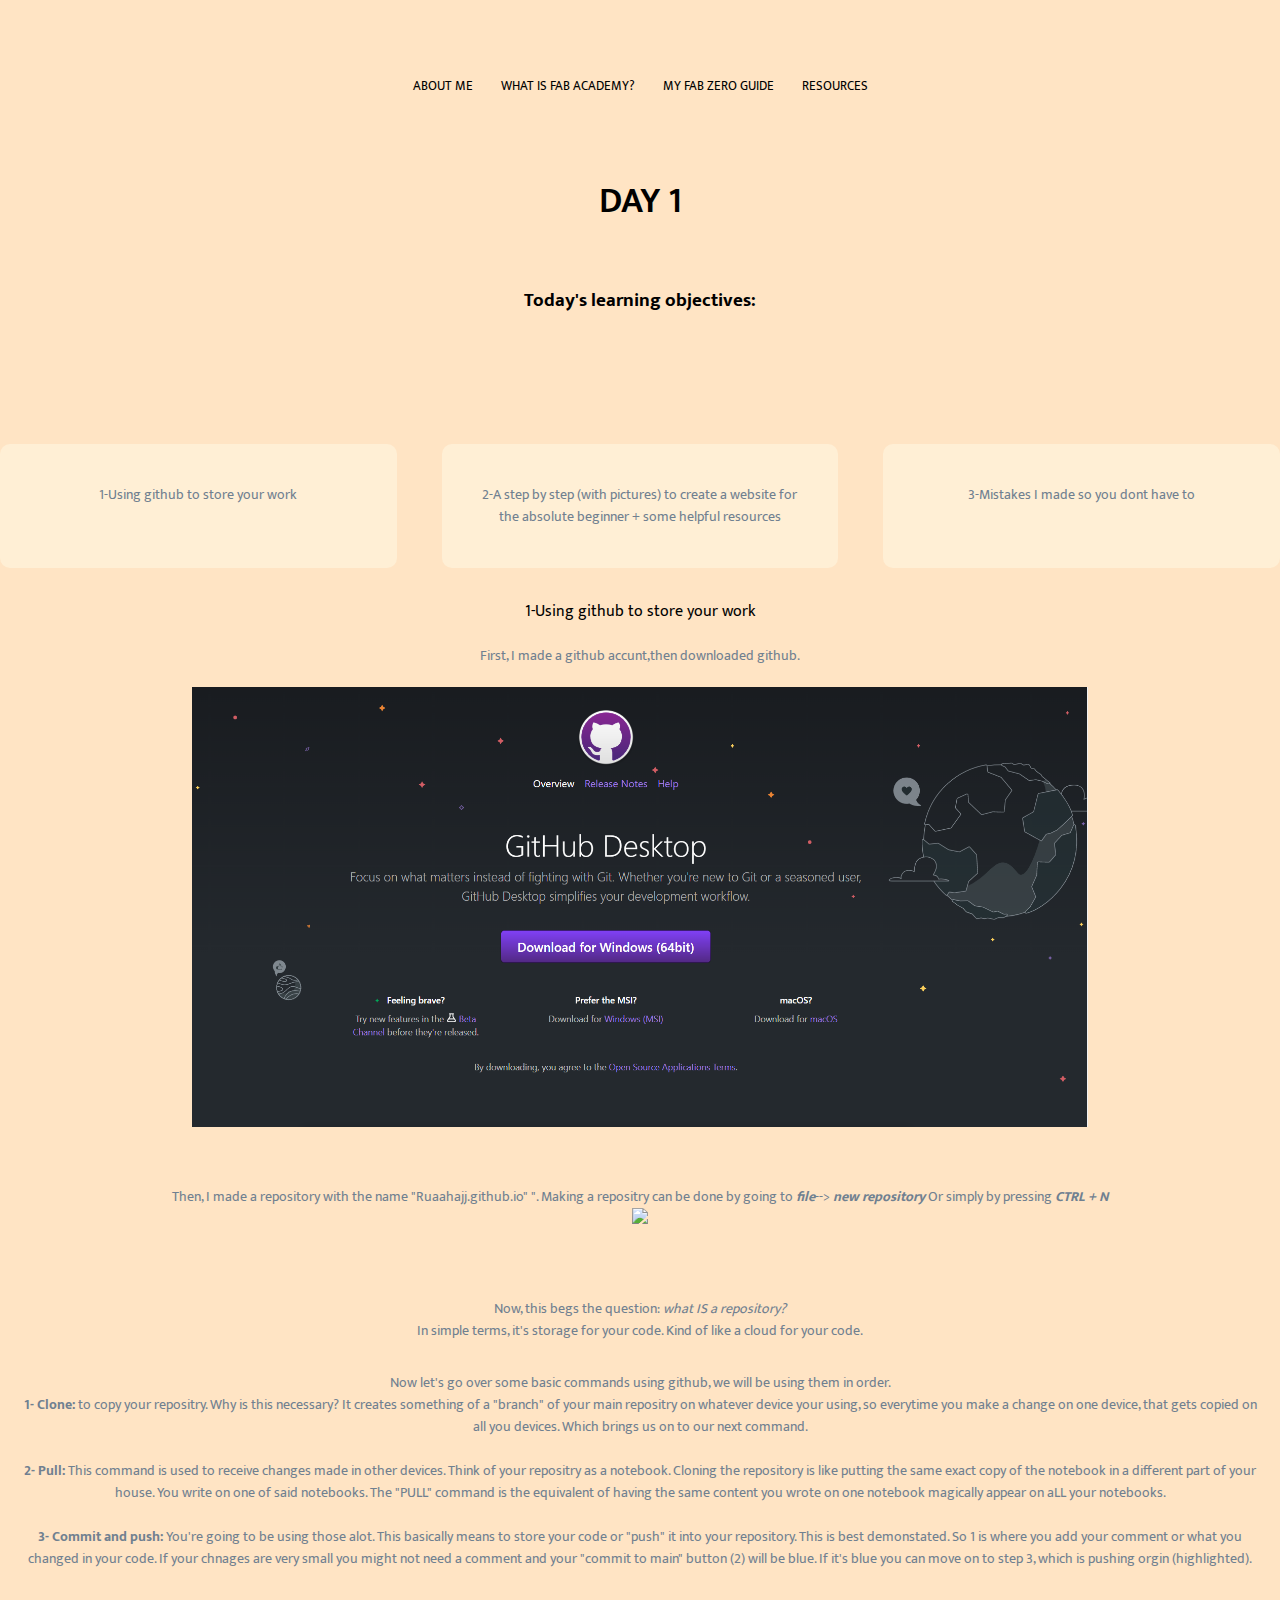
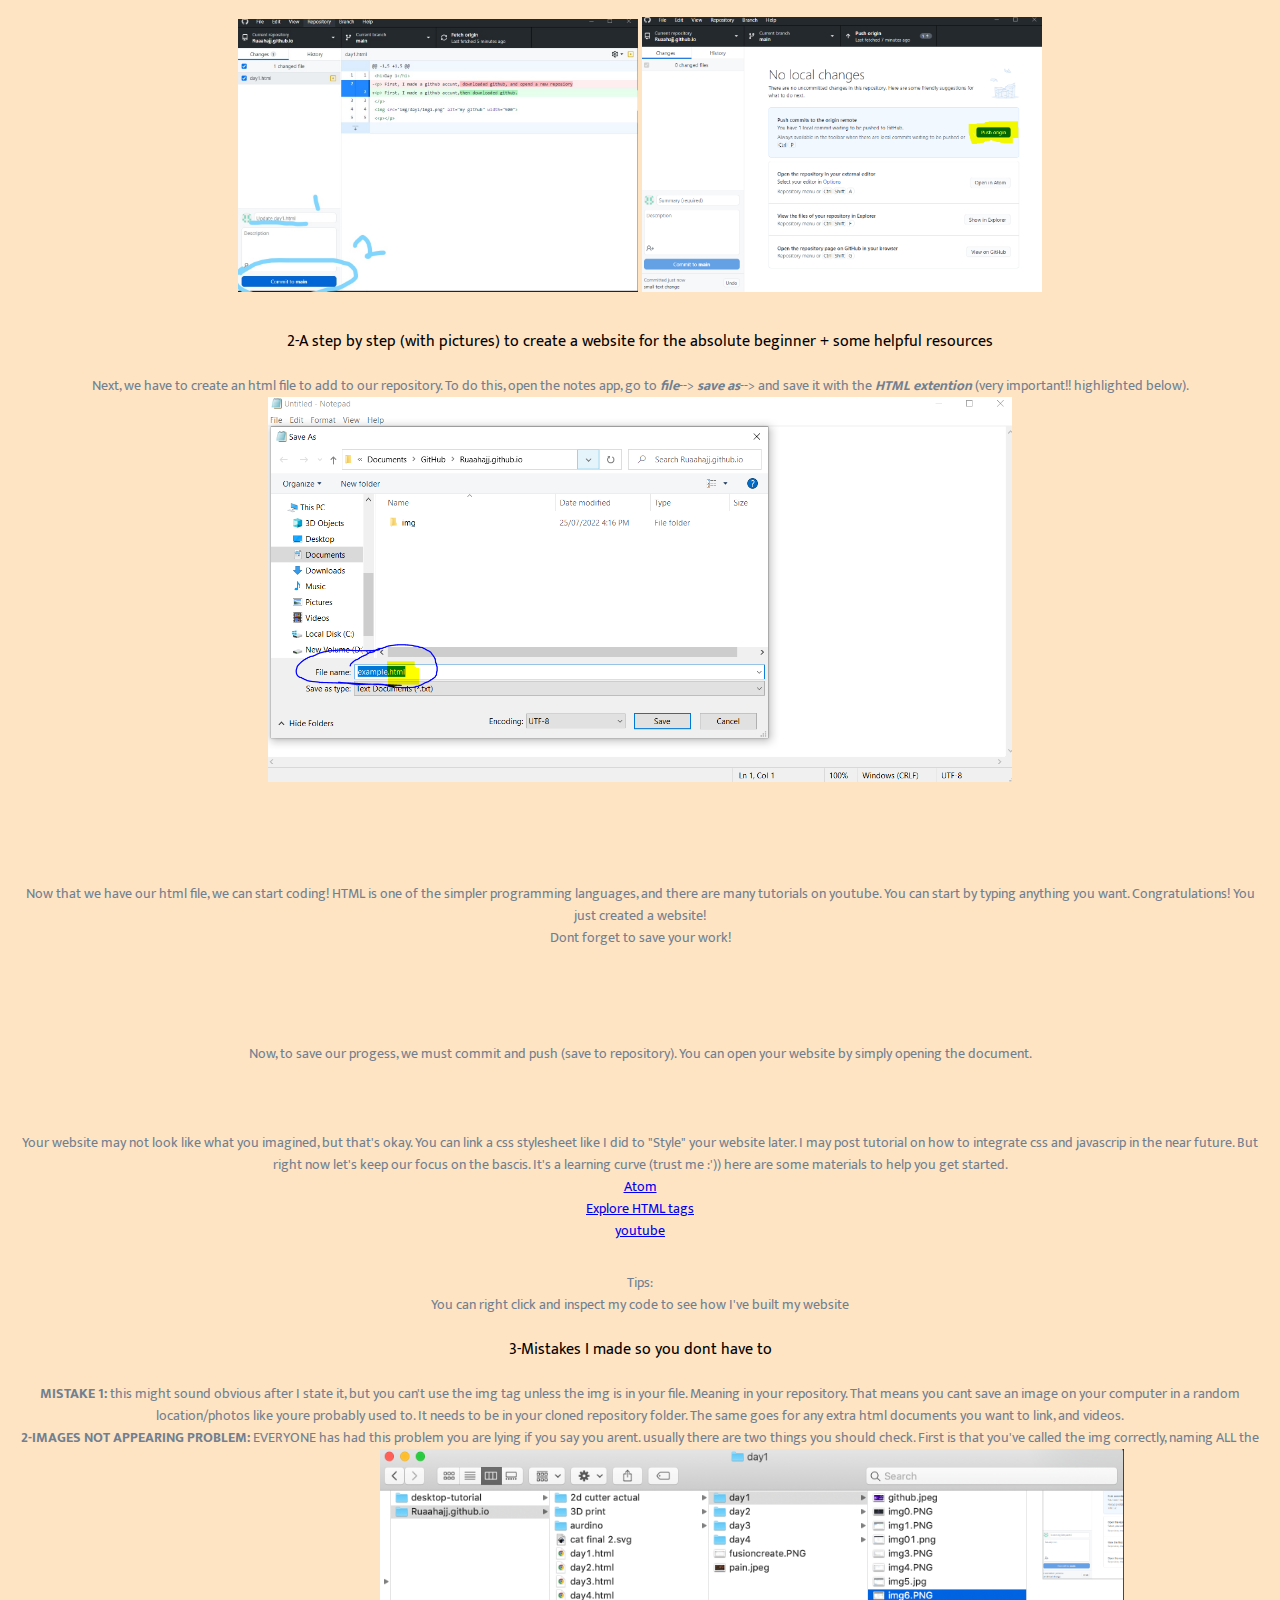
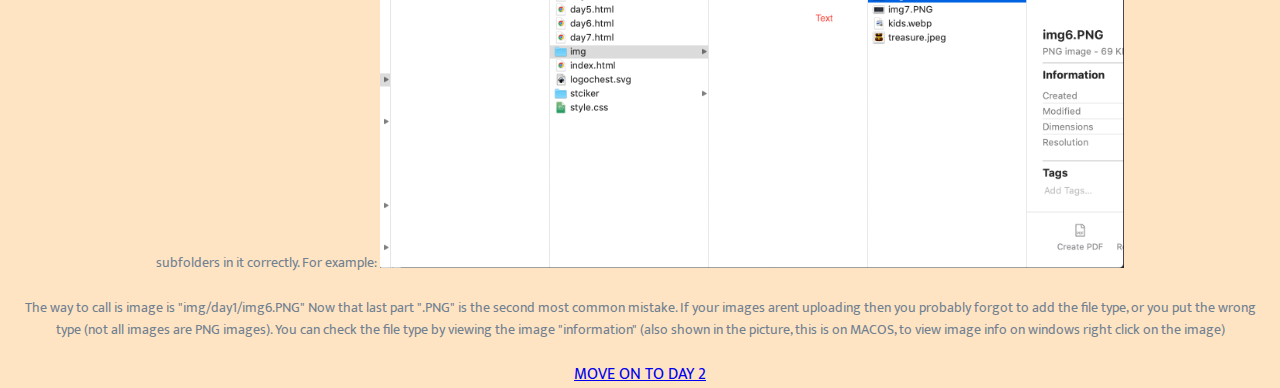
==== commit 94c0a305: "Update day1.html" ====
--- a/day1.html
+++ b/day1.html
@@ -77,8 +77,9 @@
 <p>
       First, I made a github accunt,then downloaded github.
         <br>
-          <img src="img/day1/img0.PNG" class="center" width="70%">
-</p>
+      <center><img src="img/day1/img0.PNG" width="70%"></center>
+
+      </p>
 
 <p>
      Then, I made a repository with the name "Ruaahajj.github.io"
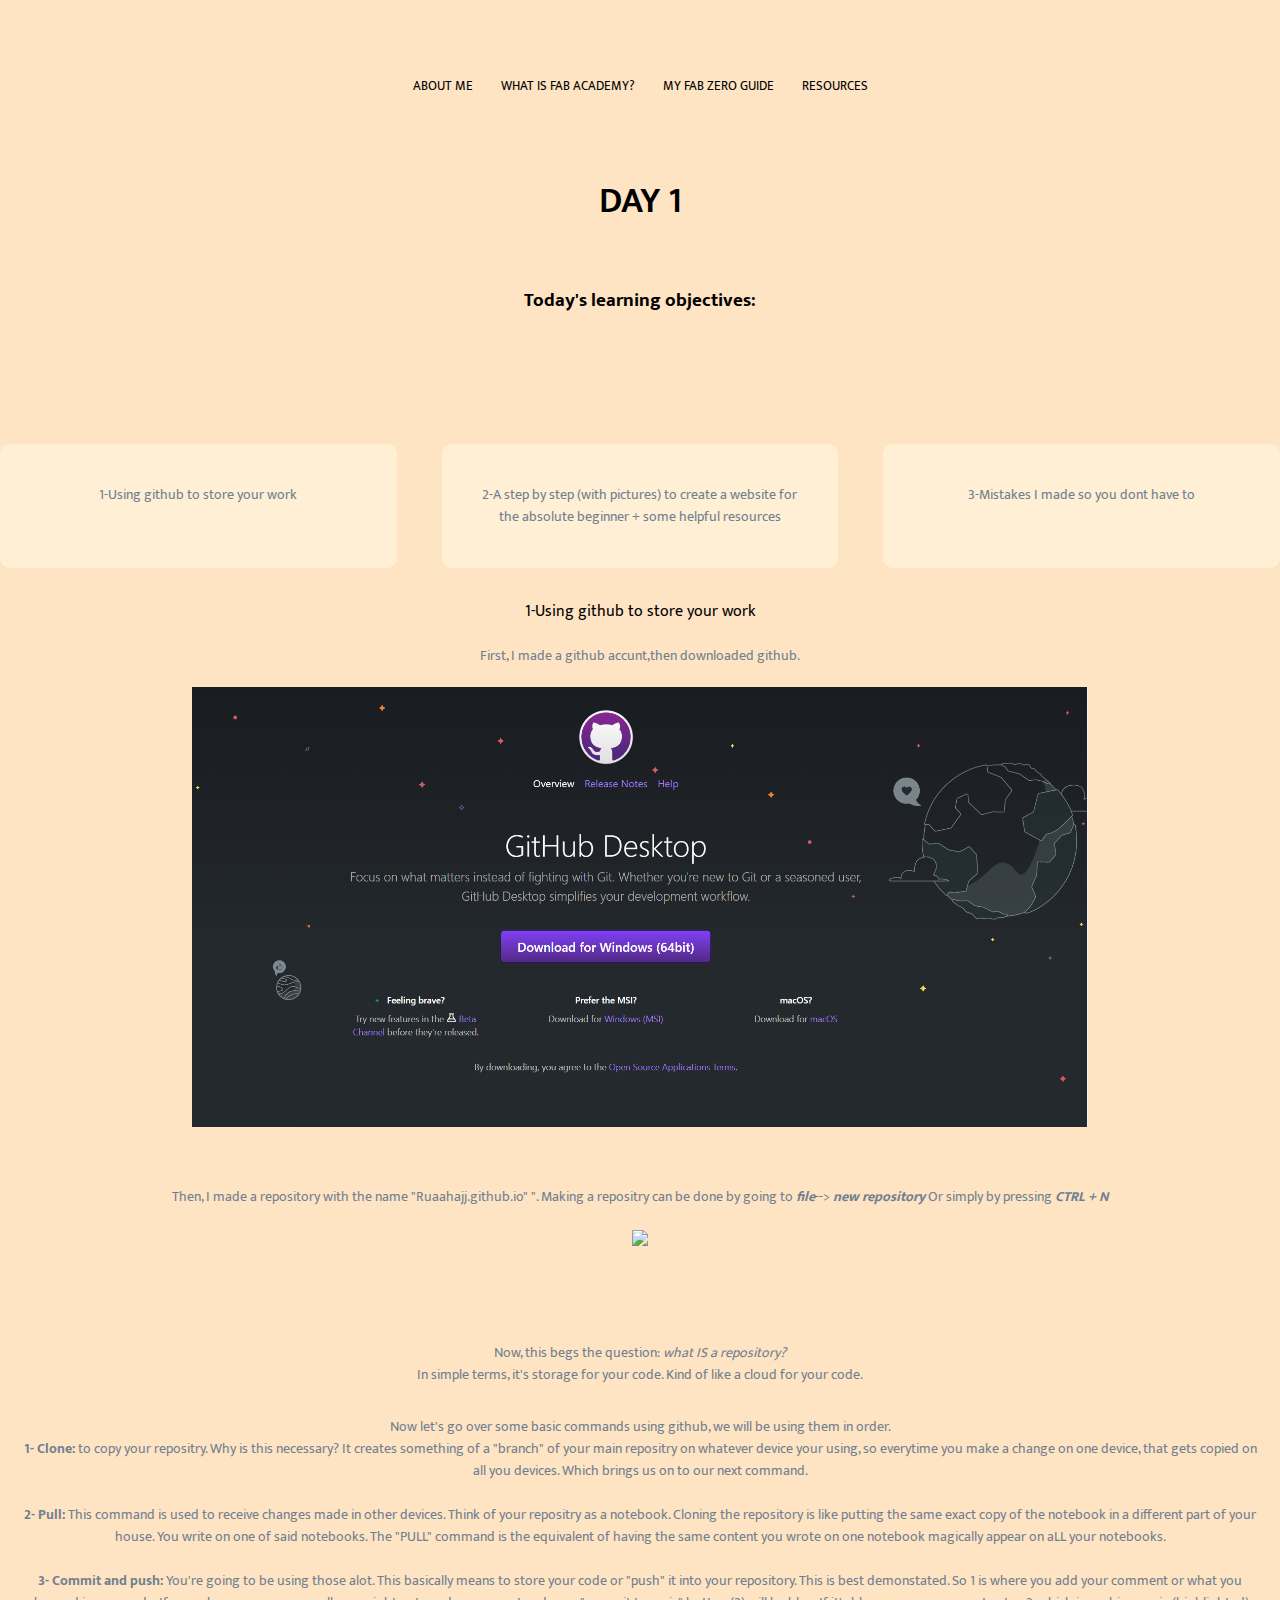
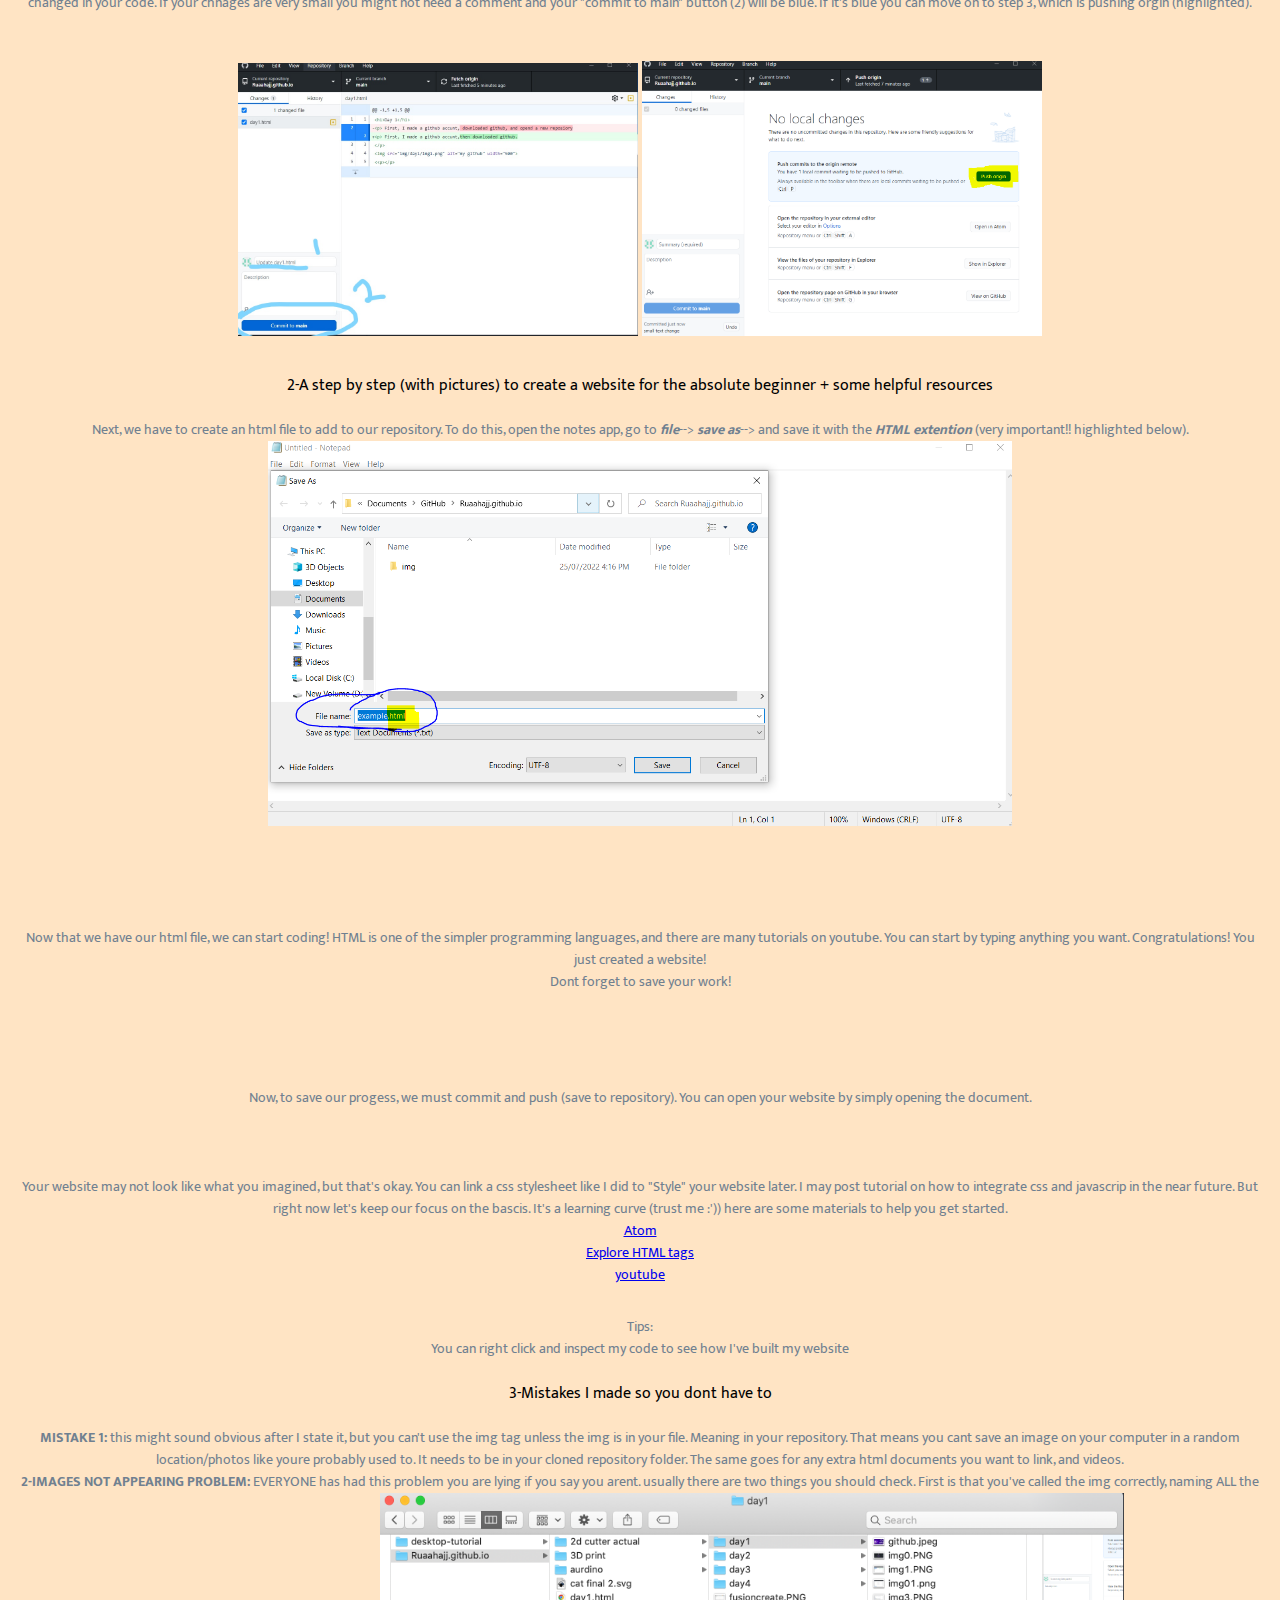
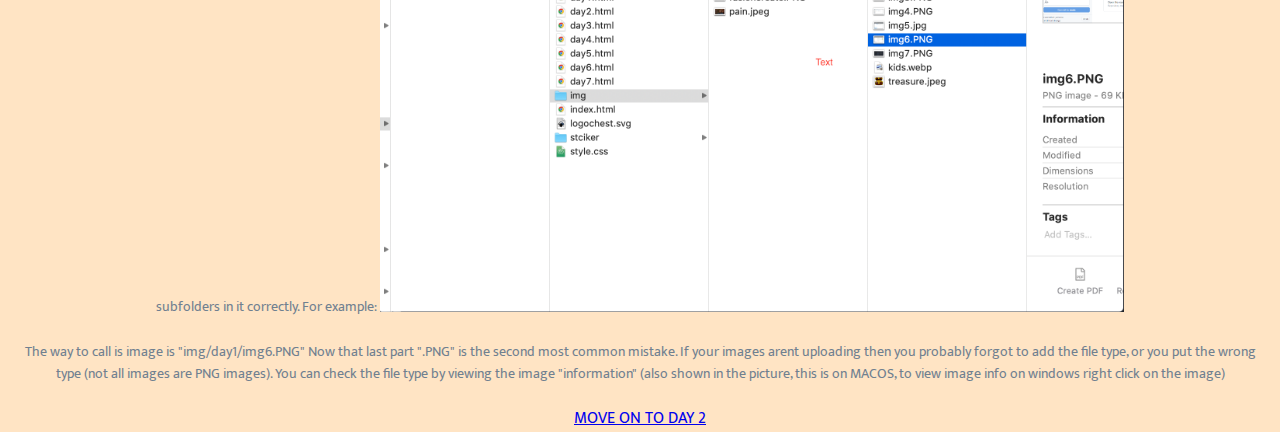
==== commit 9c6a8dc6: "index and 1" ====
--- a/day1.html
+++ b/day1.html
@@ -88,7 +88,7 @@
      <em><strong> new repository</strong></em>
 Or simply by pressing <em><strong> CTRL + N </strong></em>
   <br>
-  <img src="img/day1/img01.PNG" width="70%">
+<center>  <img src="img/day1/img01.PNG" width="70%"> </center>
 </p>
   <br>
 
